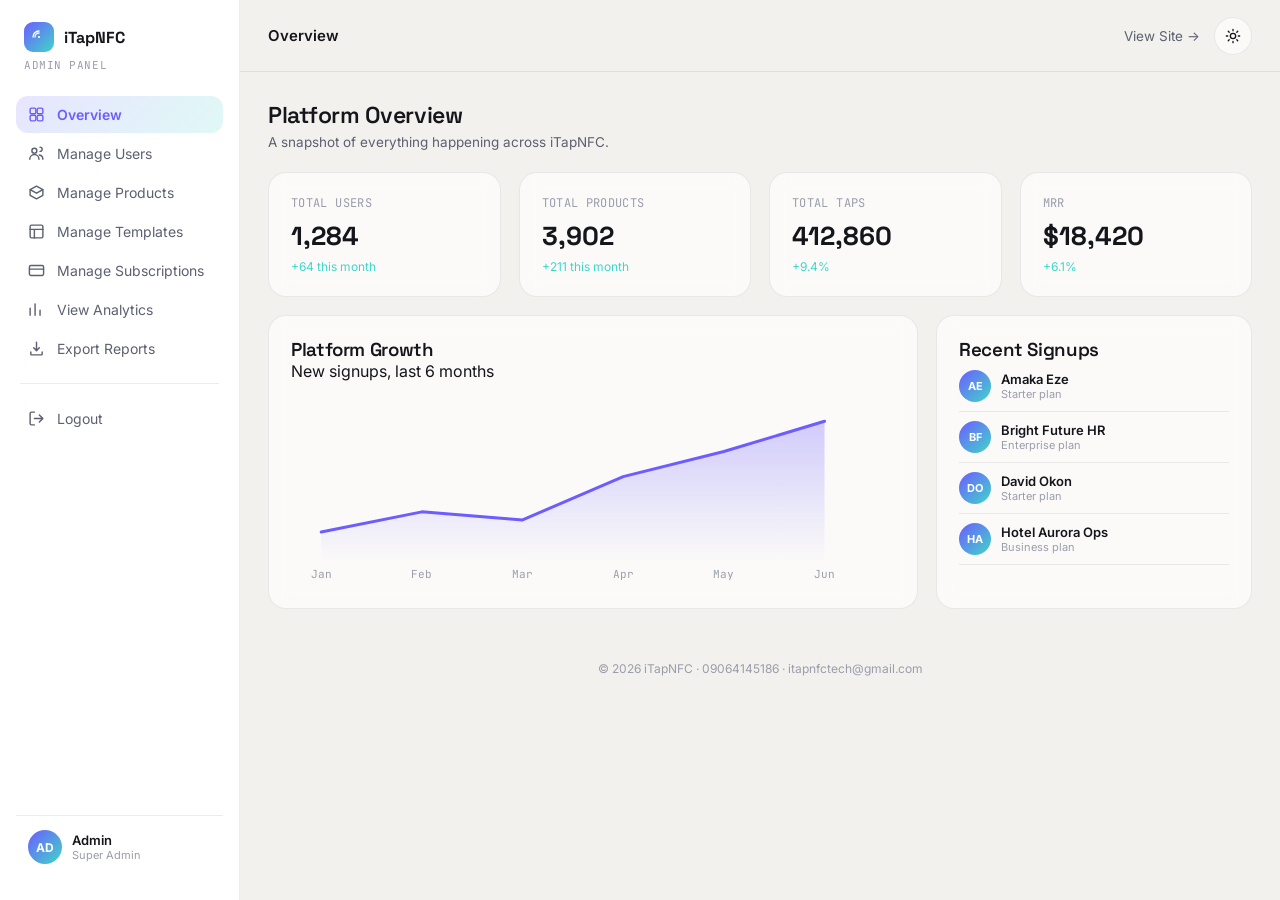
==== admin.html @ f1a76565 "Add files via upload" ====
<!DOCTYPE html>
<html lang="en" data-theme="dark">
<head>
<meta charset="UTF-8">
<meta name="viewport" content="width=device-width, initial-scale=1.0">
<title>iTapNFC — Admin Panel</title>
<meta name="description" content="iTapNFC admin panel — manage users, products, templates and subscriptions.">
<meta name="robots" content="noindex, nofollow">
<link rel="canonical" href="https://itapnfc.tech/admin.html">

<link rel="icon" type="image/png" href="assets/favicon-32.png">
<link rel="apple-touch-icon" href="assets/apple-touch-icon.png">
<link rel="manifest" href="manifest.json">

<meta property="og:type" content="website">
<meta property="og:site_name" content="iTapNFC">
<meta property="og:title" content="iTapNFC — Admin Panel">
<meta property="og:description" content="iTapNFC admin panel — manage users, products, templates and subscriptions.">
<meta property="og:url" content="https://itapnfc.tech/admin.html">
<meta property="og:image" content="https://itapnfc.tech/assets/og-image.png">
<meta property="og:image:width" content="1200">
<meta property="og:image:height" content="630">

<meta name="twitter:card" content="summary_large_image">
<meta name="twitter:title" content="iTapNFC — Admin Panel">
<meta name="twitter:description" content="iTapNFC admin panel — manage users, products, templates and subscriptions.">
<meta name="twitter:image" content="https://itapnfc.tech/assets/og-image.png">
<link rel="preconnect" href="https://fonts.googleapis.com">
<link href="https://fonts.googleapis.com/css2?family=Space+Grotesk:wght@500;600;700&family=Inter:wght@400;500;600;700;800&family=JetBrains+Mono:wght@400;500&display=swap" rel="stylesheet">
<style>
*,*::before,*::after{box-sizing:border-box;margin:0;padding:0;}
:root{
  --pulse:#6D5CFF; --pulse-2:#8B7CFF; --glow:#3FD6C9; --amber:#F2B84B; --red:#F2697A;
  --gradient: linear-gradient(135deg,var(--pulse),var(--glow));
  --gradient-soft: linear-gradient(135deg, rgba(109,92,255,.16), rgba(63,214,201,.16));
  --ease:cubic-bezier(.16,1,.3,1);
}
html[data-theme="dark"]{
  --bg:#0A0C10; --bg-elevated:#12141C; --bg-elevated-2:#181B25; --sidebar-bg:#0D0F16;
  --text:#F3F3F6; --text-muted:#9097AA; --text-faint:#5A6072;
  --border:rgba(255,255,255,.08); --border-strong:rgba(255,255,255,.14);
  --glass:rgba(18,20,28,.55); --glass-strong:rgba(24,27,37,.85);
  --shadow-sm:0 12px 30px -10px rgba(0,0,0,.4);
}
html[data-theme="light"]{
  --bg:#F2F1ED; --bg-elevated:#FFFFFF; --bg-elevated-2:#FBFAF8; --sidebar-bg:#FFFFFF;
  --text:#15161B; --text-muted:#5C6070; --text-faint:#9A9DAA;
  --border:rgba(20,21,26,.08); --border-strong:rgba(20,21,26,.13);
  --glass:rgba(255,255,255,.65); --glass-strong:rgba(255,255,255,.92);
  --shadow-sm:0 12px 30px -10px rgba(20,21,30,.10);
}
body{background:var(--bg);color:var(--text);font-family:'Inter',sans-serif;-webkit-font-smoothing:antialiased;transition:background .3s,color .3s;}
h1,h2,h3{font-family:'Space Grotesk',sans-serif;font-weight:600;letter-spacing:-.02em;}
.mono{font-family:'JetBrains Mono',monospace;}
a{color:inherit;text-decoration:none;}
button{font-family:inherit;}
@media (prefers-reduced-motion: reduce){*{animation:none !important;transition:none !important;}}

.app{display:grid;grid-template-columns:240px 1fr;min-height:100vh;}
.sidebar{background:var(--sidebar-bg);border-right:1px solid var(--border);padding:22px 16px;display:flex;flex-direction:column;position:sticky;top:0;height:100vh;}
.logo{display:flex;align-items:center;gap:10px;font-family:'Space Grotesk',sans-serif;font-weight:700;font-size:16px;padding:0 8px;margin-bottom:6px;}
.logo-mark{width:30px;height:30px;border-radius:9px;background:var(--gradient);display:flex;align-items:center;justify-content:center;flex:none;}
.logo-mark svg{width:16px;height:16px;}
.admin-tag{font-size:11px;color:var(--text-faint);padding:0 8px;margin-bottom:24px;font-family:'JetBrains Mono',monospace;text-transform:uppercase;letter-spacing:.05em;}
.nav-group{display:flex;flex-direction:column;gap:2px;flex:1;}
.nav-item{display:flex;align-items:center;gap:12px;padding:10px 12px;border-radius:12px;font-size:14px;color:var(--text-muted);cursor:pointer;transition:background .2s,color .2s;}
.nav-item svg{width:17px;height:17px;flex:none;}
.nav-item:hover{background:var(--glass);color:var(--text);}
.nav-item.active{background:var(--gradient-soft);color:var(--pulse);font-weight:600;}
.nav-divider{height:1px;background:var(--border);margin:14px 4px;}
.sidebar-foot{padding:14px 12px;border-top:1px solid var(--border);margin-top:8px;display:flex;align-items:center;gap:10px;}
.sidebar-foot .av{width:34px;height:34px;border-radius:50%;background:var(--gradient);display:flex;align-items:center;justify-content:center;color:#fff;font-size:12px;font-weight:700;flex:none;}
.sidebar-foot .nm{font-size:13px;font-weight:600;}
.sidebar-foot .pl{font-size:11px;color:var(--text-faint);}

.main{min-width:0;}
.topbar{height:72px;display:flex;align-items:center;justify-content:space-between;padding:0 28px;border-bottom:1px solid var(--border);position:sticky;top:0;background:var(--bg);z-index:20;}
.tb-title{font-size:15px;font-weight:600;}
.theme-toggle{width:38px;height:38px;border-radius:50%;border:1px solid var(--border);background:var(--glass);display:flex;align-items:center;justify-content:center;cursor:pointer;}
.theme-toggle svg{width:16px;height:16px;color:var(--text);}

.content{padding:28px;}
.section{display:none;}
.section.active{display:block;animation:secIn .35s var(--ease);}
@keyframes secIn{from{opacity:0;transform:translateY(8px);}to{opacity:1;transform:translateY(0);}}
.page-head{display:flex;justify-content:space-between;align-items:flex-end;margin-bottom:22px;flex-wrap:wrap;gap:12px;}
.page-head h1{font-size:23px;}
.page-head p{color:var(--text-muted);font-size:13.5px;margin-top:4px;}

.btn{display:inline-flex;align-items:center;gap:8px;padding:10px 18px;border-radius:12px;font-size:13.5px;font-weight:600;cursor:pointer;border:none;}
.btn-primary{background:var(--gradient);color:#fff;box-shadow:0 10px 24px -8px rgba(109,92,255,.5);}
.btn-ghost{background:var(--glass);color:var(--text);border:1px solid var(--border-strong);}

.grid{display:grid;gap:18px;}
.cols-4{grid-template-columns:repeat(4,1fr);}
.cols-3{grid-template-columns:repeat(3,1fr);}
.card{background:var(--glass);border:1px solid var(--border);border-radius:18px;padding:22px;backdrop-filter:blur(10px);}
.stat-card .lbl{font-size:12px;color:var(--text-faint);font-family:'JetBrains Mono',monospace;text-transform:uppercase;letter-spacing:.03em;}
.stat-card .num{font-size:26px;font-family:'Space Grotesk',sans-serif;font-weight:700;margin-top:8px;}
.stat-card .trend{font-size:12px;color:var(--glow);margin-top:6px;}
.trend.down{color:var(--red);}

.toolbar{display:flex;gap:12px;margin-bottom:18px;flex-wrap:wrap;align-items:center;}
.search-box{display:flex;align-items:center;gap:8px;background:var(--glass);border:1px solid var(--border);border-radius:11px;padding:9px 14px;flex:1;min-width:200px;max-width:320px;}
.search-box svg{width:15px;height:15px;color:var(--text-faint);flex:none;}
.search-box input{background:none;border:none;outline:none;color:var(--text);font-size:13px;width:100%;}
.select-box{background:var(--glass);border:1px solid var(--border-strong);border-radius:11px;padding:9px 14px;font-size:13px;color:var(--text);}

table{width:100%;border-collapse:collapse;}
th{font-size:10.5px;text-transform:uppercase;letter-spacing:.04em;color:var(--text-faint);text-align:left;padding:10px 14px;border-bottom:1px solid var(--border);font-family:'JetBrains Mono',monospace;font-weight:500;}
td{padding:13px 14px;font-size:13.5px;border-bottom:1px solid var(--border);}
tr:last-child td{border-bottom:none;}
tbody tr:hover{background:var(--glass);}
.cell-name{font-weight:600;}
.cell-sub{font-size:11.5px;color:var(--text-faint);}

.pill{display:inline-flex;align-items:center;gap:6px;font-size:11px;font-weight:700;padding:4px 10px;border-radius:999px;font-family:'JetBrains Mono',monospace;text-transform:uppercase;letter-spacing:.02em;}
.pill.active{background:rgba(63,214,201,.15);color:var(--glow);}
.pill.suspended{background:rgba(242,105,122,.15);color:var(--red);}
.pill.draft{background:rgba(242,184,75,.15);color:var(--amber);}
.pill.live{background:rgba(63,214,201,.15);color:var(--glow);}
.pill.past_due{background:rgba(242,184,75,.15);color:var(--amber);}
.pill.trialing{background:rgba(109,92,255,.15);color:var(--pulse);}
.pill.type{background:var(--bg-elevated-2);color:var(--text-muted);}

.icon-action{width:30px;height:30px;border-radius:9px;border:1px solid var(--border-strong);background:var(--bg-elevated);display:inline-flex;align-items:center;justify-content:center;cursor:pointer;margin-left:6px;}
.icon-action svg{width:14px;height:14px;color:var(--text-muted);}
.icon-action:hover svg{color:var(--pulse);}
.icon-action.danger:hover svg{color:var(--red);}

.tpl-grid{display:grid;grid-template-columns:repeat(4,1fr);gap:16px;}
.tpl-card{background:var(--glass);border:1px solid var(--border);border-radius:16px;overflow:hidden;}
.tpl-head{height:74px;display:flex;align-items:center;justify-content:center;}
.tpl-head svg{width:24px;height:24px;color:#fff;}
.tpl-body{padding:14px 16px;}
.tpl-body h3{font-size:13.5px;margin-bottom:4px;}
.tpl-body .usage{font-size:11.5px;color:var(--text-faint);font-family:'JetBrains Mono',monospace;}
.tpl-actions{display:flex;justify-content:flex-end;gap:6px;margin-top:12px;}

.chart-card .card-head{display:flex;justify-content:space-between;align-items:center;margin-bottom:16px;}
.chart-card .card-head h3{font-size:14.5px;}
.chart-card .card-head .sub{font-size:11.5px;color:var(--text-faint);}

.export-grid{display:grid;grid-template-columns:1fr 1fr;gap:18px;}
.export-opt{display:flex;align-items:center;gap:12px;padding:14px 16px;border:1.5px solid var(--border-strong);border-radius:14px;cursor:pointer;margin-bottom:10px;transition:border-color .2s;}
.export-opt.selected{border-color:var(--pulse);background:var(--gradient-soft);}
.export-opt svg{width:18px;height:18px;color:var(--pulse);flex:none;}
.export-opt .t{font-size:13.5px;font-weight:600;}
.export-opt .s{font-size:11.5px;color:var(--text-faint);}
.daterange{display:flex;gap:10px;margin:18px 0;}
.daterange input{flex:1;background:var(--bg-elevated-2);border:1px solid var(--border-strong);border-radius:11px;padding:10px 12px;font-size:13px;color:var(--text);}

.toast{position:fixed;bottom:26px;left:50%;transform:translateX(-50%) translateY(20px);background:var(--bg-elevated);border:1px solid var(--border-strong);border-radius:13px;padding:12px 20px;font-size:13.5px;box-shadow:var(--shadow-sm);opacity:0;transition:all .3s var(--ease);z-index:100;display:flex;align-items:center;gap:8px;}
.toast.show{opacity:1;transform:translateX(-50%) translateY(0);}
.toast svg{width:15px;height:15px;color:var(--glow);}

@media (max-width:1100px){.cols-4{grid-template-columns:repeat(2,1fr);}.tpl-grid{grid-template-columns:repeat(2,1fr);}.export-grid{grid-template-columns:1fr;}}
@media (max-width:860px){.app{grid-template-columns:1fr;}.sidebar{position:fixed;left:-260px;top:0;width:240px;z-index:60;transition:left .3s var(--ease);}.sidebar.open{left:0;}.menu-btn{display:flex !important;}}
.menu-btn{display:none;}
.overlay{display:none;position:fixed;inset:0;background:rgba(0,0,0,.45);z-index:50;}
.overlay.show{display:block;}
table{overflow-x:auto;display:block;}
thead, tbody{display:table;width:100%;table-layout:fixed;}
</style>
</head>
<body>

<div class="overlay" id="overlay" onclick="toggleSidebar()"></div>

<div class="app">
  <aside class="sidebar" id="sidebar">
    <div class="logo"><div class="logo-mark"><svg viewBox="0 0 24 24" fill="none" stroke="#fff" stroke-width="2" stroke-linecap="round"><path d="M6 12a6 6 0 0 1 6-6"/><path d="M3 12a9 9 0 0 1 9-9"/><circle cx="12" cy="12" r="1.6" fill="#fff" stroke="none"/></svg></div>iTapNFC</div>
    <div class="admin-tag">Admin Panel</div>
    <div class="nav-group">
      <div class="nav-item active" data-sec="overview" onclick="showSection('overview',this)"><svg viewBox="0 0 24 24" fill="none" stroke="currentColor" stroke-width="2" stroke-linecap="round" stroke-linejoin="round"><rect x="3" y="3" width="8" height="8" rx="2"/><rect x="13" y="3" width="8" height="8" rx="2"/><rect x="3" y="13" width="8" height="8" rx="2"/><rect x="13" y="13" width="8" height="8" rx="2"/></svg>Overview</div>
      <div class="nav-item" data-sec="users" onclick="showSection('users',this)"><svg viewBox="0 0 24 24" fill="none" stroke="currentColor" stroke-width="2" stroke-linecap="round" stroke-linejoin="round"><circle cx="9" cy="8" r="3.5"/><path d="M2.5 20a6.5 6.5 0 0 1 13 0M17 9a3 3 0 1 0 0-6M16 14.2a6 6 0 0 1 5 5.8"/></svg>Manage Users</div>
      <div class="nav-item" data-sec="products" onclick="showSection('products',this)"><svg viewBox="0 0 24 24" fill="none" stroke="currentColor" stroke-width="2" stroke-linecap="round" stroke-linejoin="round"><path d="M21 8l-9-5-9 5 9 5 9-5z"/><path d="M3 8v8l9 5 9-5V8"/></svg>Manage Products</div>
      <div class="nav-item" data-sec="templates" onclick="showSection('templates',this)"><svg viewBox="0 0 24 24" fill="none" stroke="currentColor" stroke-width="2" stroke-linecap="round" stroke-linejoin="round"><rect x="3" y="3" width="18" height="18" rx="2"/><path d="M3 9h18M9 21V9"/></svg>Manage Templates</div>
      <div class="nav-item" data-sec="subs" onclick="showSection('subs',this)"><svg viewBox="0 0 24 24" fill="none" stroke="currentColor" stroke-width="2" stroke-linecap="round" stroke-linejoin="round"><rect x="2" y="5" width="20" height="14" rx="2"/><path d="M2 10h20"/></svg>Manage Subscriptions</div>
      <div class="nav-item" data-sec="analytics" onclick="showSection('analytics',this)"><svg viewBox="0 0 24 24" fill="none" stroke="currentColor" stroke-width="2" stroke-linecap="round" stroke-linejoin="round"><path d="M3 20V10M10 20V4M17 20v-7"/></svg>View Analytics</div>
      <div class="nav-item" data-sec="export" onclick="showSection('export',this)"><svg viewBox="0 0 24 24" fill="none" stroke="currentColor" stroke-width="2" stroke-linecap="round" stroke-linejoin="round"><path d="M12 3v12m0 0l-4-4m4 4l4-4"/><path d="M4 17v3a1 1 0 0 0 1 1h14a1 1 0 0 0 1-1v-3"/></svg>Export Reports</div>
      <div class="nav-divider"></div>
      <div class="nav-item" onclick="window.location.href='index.html';"><svg viewBox="0 0 24 24" fill="none" stroke="currentColor" stroke-width="2" stroke-linecap="round" stroke-linejoin="round"><path d="M9 21H5a2 2 0 0 1-2-2V5a2 2 0 0 1 2-2h4"/><path d="M16 17l5-5-5-5M21 12H9"/></svg>Logout</div>
    </div>
    <div class="sidebar-foot">
      <div class="av">AD</div>
      <div><div class="nm">Admin</div><div class="pl">Super Admin</div></div>
    </div>
  </aside>

  <div class="main">
    <div class="topbar">
      <div style="display:flex;align-items:center;gap:14px;">
        <div class="theme-toggle menu-btn" onclick="toggleSidebar()"><svg viewBox="0 0 24 24" fill="none" stroke="currentColor" stroke-width="2" stroke-linecap="round"><path d="M3 6h18M3 12h18M3 18h18"/></svg></div>
        <div class="tb-title" id="tbTitle">Overview</div>
      </div>
      <div style="display:flex;align-items:center;gap:14px;">
        <a href="index.html" style="font-size:13.5px;color:var(--text-muted);">View Site →</a>
        <div class="theme-toggle" id="themeToggle">
          <svg class="icon-sun" viewBox="0 0 24 24" fill="none" stroke="currentColor" stroke-width="2" stroke-linecap="round"><circle cx="12" cy="12" r="4"/><path d="M12 2v2M12 20v2M4.9 4.9l1.4 1.4M17.7 17.7l1.4 1.4M2 12h2M20 12h2M4.9 19.1l1.4-1.4M17.7 6.3l1.4-1.4"/></svg>
          <svg class="icon-moon" style="display:none" viewBox="0 0 24 24" fill="none" stroke="currentColor" stroke-width="2" stroke-linecap="round"><path d="M21 12.8A9 9 0 1 1 11.2 3a7 7 0 0 0 9.8 9.8z"/></svg>
        </div>
      </div>
    </div>

    <div class="content">

      <!-- OVERVIEW -->
      <div class="section active" id="sec-overview">
        <div class="page-head"><div><h1>Platform Overview</h1><p>A snapshot of everything happening across iTapNFC.</p></div></div>
        <div class="grid cols-4" style="margin-bottom:18px;">
          <div class="card stat-card"><div class="lbl">Total Users</div><div class="num">1,284</div><div class="trend">+64 this month</div></div>
          <div class="card stat-card"><div class="lbl">Total Products</div><div class="num">3,902</div><div class="trend">+211 this month</div></div>
          <div class="card stat-card"><div class="lbl">Total Taps</div><div class="num">412,860</div><div class="trend">+9.4%</div></div>
          <div class="card stat-card"><div class="lbl">MRR</div><div class="num">$18,420</div><div class="trend">+6.1%</div></div>
        </div>
        <div class="grid cols-3">
          <div class="card" style="grid-column:span 2;">
            <div class="card-head"><h3>Platform Growth</h3><span class="sub">New signups, last 6 months</span></div>
            <svg viewBox="0 0 600 200" style="width:100%;height:auto;">
              <defs><linearGradient id="ovArea" x1="0" y1="0" x2="0" y2="1"><stop offset="0%" stop-color="#6D5CFF" stop-opacity="0.3"/><stop offset="100%" stop-color="#6D5CFF" stop-opacity="0"/></linearGradient></defs>
              <path d="M30,150 L130,130 L230,138 L330,95 L430,70 L530,40 L530,180 L30,180 Z" fill="url(#ovArea)"/>
              <path d="M30,150 L130,130 L230,138 L330,95 L430,70 L530,40" fill="none" stroke="#6D5CFF" stroke-width="3" stroke-linecap="round" stroke-linejoin="round"/>
              <g fill="var(--text-faint)" font-size="11" font-family="JetBrains Mono, monospace" text-anchor="middle">
                <text x="30" y="196">Jan</text><text x="130" y="196">Feb</text><text x="230" y="196">Mar</text><text x="330" y="196">Apr</text><text x="430" y="196">May</text><text x="530" y="196">Jun</text>
              </g>
            </svg>
          </div>
          <div class="card">
            <div class="card-head"><h3>Recent Signups</h3></div>
            <div id="recentSignups"></div>
          </div>
        </div>
      </div>

      <!-- USERS -->
      <div class="section" id="sec-users">
        <div class="page-head"><div><h1>Manage Users</h1><p>All registered businesses on iTapNFC.</p></div><button class="btn btn-primary">+ Add User</button></div>
        <div class="toolbar">
          <div class="search-box"><svg viewBox="0 0 24 24" fill="none" stroke="currentColor" stroke-width="2" stroke-linecap="round"><circle cx="11" cy="11" r="7"/><path d="M21 21l-4.35-4.35"/></svg><input type="text" placeholder="Search users..." oninput="filterTable('usersTable', this.value)"></div>
          <select class="select-box" onchange="filterUsersByPlan(this.value)">
            <option value="">All Plans</option><option>Starter</option><option>Business</option><option>Enterprise</option>
          </select>
        </div>
        <div class="card" style="padding:0;overflow:hidden;">
          <table id="usersTable"><thead><tr><th>Name</th><th>Business</th><th>Plan</th><th>Status</th><th>Joined</th><th></th></tr></thead><tbody></tbody></table>
        </div>
      </div>

      <!-- PRODUCTS -->
      <div class="section" id="sec-products">
        <div class="page-head"><div><h1>Manage Products</h1><p>Every NFC product created across the platform.</p></div></div>
        <div class="toolbar">
          <div class="search-box"><svg viewBox="0 0 24 24" fill="none" stroke="currentColor" stroke-width="2" stroke-linecap="round"><circle cx="11" cy="11" r="7"/><path d="M21 21l-4.35-4.35"/></svg><input type="text" placeholder="Search products..." oninput="filterTable('productsTable', this.value)"></div>
        </div>
        <div class="card" style="padding:0;overflow:hidden;">
          <table id="productsTable"><thead><tr><th>Product</th><th>Owner</th><th>Taps</th><th>Status</th><th>Created</th><th></th></tr></thead><tbody></tbody></table>
        </div>
      </div>

      <!-- TEMPLATES -->
      <div class="section" id="sec-templates">
        <div class="page-head"><div><h1>Manage Templates</h1><p>Default templates available in the Product Builder.</p></div><button class="btn btn-primary">+ Create Template</button></div>
        <div class="tpl-grid" id="tplGrid"></div>
      </div>

      <!-- SUBSCRIPTIONS -->
      <div class="section" id="sec-subs">
        <div class="page-head"><div><h1>Manage Subscriptions</h1><p>Billing status across all accounts.</p></div></div>
        <div class="grid cols-3" style="margin-bottom:18px;">
          <div class="card stat-card"><div class="lbl">Total MRR</div><div class="num">$18,420</div><div class="trend">+6.1%</div></div>
          <div class="card stat-card"><div class="lbl">Active Subscriptions</div><div class="num">1,196</div><div class="trend">+38 this month</div></div>
          <div class="card stat-card"><div class="lbl">Churn Rate</div><div class="num">2.1%</div><div class="trend down">+0.3%</div></div>
        </div>
        <div class="card" style="padding:0;overflow:hidden;">
          <table id="subsTable"><thead><tr><th>Business</th><th>Plan</th><th>MRR</th><th>Status</th><th>Renewal</th><th></th></tr></thead><tbody></tbody></table>
        </div>
      </div>

      <!-- ANALYTICS -->
      <div class="section" id="sec-analytics">
        <div class="page-head"><div><h1>Platform Analytics</h1><p>Aggregate usage across all businesses.</p></div></div>
        <div class="grid cols-3">
          <div class="card" style="grid-column:span 2;">
            <div class="card-head"><h3>Total Taps</h3><span class="sub">Last 6 months</span></div>
            <svg viewBox="0 0 600 200" style="width:100%;height:auto;">
              <defs><linearGradient id="anBar" x1="0" y1="0" x2="0" y2="1"><stop offset="0%" stop-color="#3FD6C9"/><stop offset="100%" stop-color="#6D5CFF"/></linearGradient></defs>
              <g fill="url(#anBar)">
                <rect x="40" y="120" width="50" height="60" rx="8"/><rect x="140" y="100" width="50" height="80" rx="8"/><rect x="240" y="108" width="50" height="72" rx="8"/><rect x="340" y="70" width="50" height="110" rx="8"/><rect x="440" y="50" width="50" height="130" rx="8"/><rect x="540" y="20" width="50" height="160" rx="8"/>
              </g>
              <g fill="var(--text-faint)" font-size="11" font-family="JetBrains Mono, monospace" text-anchor="middle">
                <text x="65" y="196">Jan</text><text x="165" y="196">Feb</text><text x="265" y="196">Mar</text><text x="365" y="196">Apr</text><text x="465" y="196">May</text><text x="565" y="196">Jun</text>
              </g>
            </svg>
          </div>
          <div class="card">
            <div class="card-head"><h3>Plan Distribution</h3></div>
            <svg viewBox="0 0 200 200" style="width:150px;height:150px;display:block;margin:0 auto;">
              <g transform="rotate(-90 100 100)">
                <circle cx="100" cy="100" r="70" fill="none" stroke="var(--bg-elevated-2)" stroke-width="24"/>
                <circle cx="100" cy="100" r="70" fill="none" stroke="#6D5CFF" stroke-width="24" stroke-dasharray="241.9 439.8" stroke-dashoffset="0"/>
                <circle cx="100" cy="100" r="70" fill="none" stroke="#3FD6C9" stroke-width="24" stroke-dasharray="153.9 439.8" stroke-dashoffset="-241.9"/>
                <circle cx="100" cy="100" r="70" fill="none" stroke="#F2B84B" stroke-width="24" stroke-dasharray="44 439.8" stroke-dashoffset="-395.8"/>
              </g>
            </svg>
            <div style="margin-top:14px;display:flex;flex-direction:column;gap:8px;font-size:12.5px;">
              <div style="display:flex;justify-content:space-between;"><span style="color:var(--text-muted);">● Starter</span><span class="mono">55%</span></div>
              <div style="display:flex;justify-content:space-between;"><span style="color:var(--text-muted);">● Business</span><span class="mono">35%</span></div>
              <div style="display:flex;justify-content:space-between;"><span style="color:var(--text-muted);">● Enterprise</span><span class="mono">10%</span></div>
            </div>
          </div>
        </div>
      </div>

      <!-- EXPORT -->
      <div class="section" id="sec-export">
        <div class="page-head"><div><h1>Export Reports</h1><p>Download platform data as a CSV file.</p></div></div>
        <div class="export-grid">
          <div>
            <div class="export-opt selected" data-report="users" onclick="selectReport('users',this)"><svg viewBox="0 0 24 24" fill="none" stroke="currentColor" stroke-width="2" stroke-linecap="round" stroke-linejoin="round"><circle cx="9" cy="8" r="3.5"/><path d="M2.5 20a6.5 6.5 0 0 1 13 0"/></svg><div><div class="t">Users Report</div><div class="s">All registered accounts and plans</div></div></div>
            <div class="export-opt" data-report="products" onclick="selectReport('products',this)"><svg viewBox="0 0 24 24" fill="none" stroke="currentColor" stroke-width="2" stroke-linecap="round" stroke-linejoin="round"><path d="M21 8l-9-5-9 5 9 5 9-5z"/><path d="M3 8v8l9 5 9-5V8"/></svg><div><div class="t">Products Report</div><div class="s">Every NFC product and its tap count</div></div></div>
            <div class="export-opt" data-report="subs" onclick="selectReport('subs',this)"><svg viewBox="0 0 24 24" fill="none" stroke="currentColor" stroke-width="2" stroke-linecap="round" stroke-linejoin="round"><rect x="2" y="5" width="20" height="14" rx="2"/><path d="M2 10h20"/></svg><div><div class="t">Revenue Report</div><div class="s">Subscriptions, MRR and renewal dates</div></div></div>
          </div>
          <div class="card">
            <h3 style="font-size:14px;margin-bottom:14px;">Date Range</h3>
            <div class="daterange"><input type="date" value="2026-01-01"><input type="date" value="2026-06-26"></div>
            <h3 style="font-size:14px;margin-bottom:10px;">Format</h3>
            <div style="font-size:13px;color:var(--text-muted);margin-bottom:20px;">CSV — opens in Excel, Sheets, or Numbers</div>
            <button class="btn btn-primary" style="width:100%;" onclick="exportReport()">
              <svg viewBox="0 0 24 24" fill="none" stroke="currentColor" stroke-width="2.2" stroke-linecap="round" width="15" height="15"><path d="M12 3v12m0 0l-4-4m4 4l4-4"/><path d="M4 17v3a1 1 0 0 0 1 1h14a1 1 0 0 0 1-1v-3"/></svg>
              Export Report
            </button>
          </div>
        </div>
      </div>

    </div>

    <footer style="text-align:center;padding:24px;font-size:12px;color:var(--text-faint);">
      © 2026 iTapNFC · <a href="tel:+2349064145186" style="color:var(--text-faint);">09064145186</a> · <a href="mailto:itapnfctech@gmail.com" style="color:var(--text-faint);">itapnfctech@gmail.com</a>
    </footer>
  </div>
</div>

<div class="toast" id="toast"></div>

<script>
const root = document.documentElement;
document.getElementById('themeToggle').addEventListener('click', function(){
  const isDark = root.getAttribute('data-theme') === 'dark';
  root.setAttribute('data-theme', isDark ? 'light' : 'dark');
  this.querySelector('.icon-sun').style.display = isDark ? 'block' : 'none';
  this.querySelector('.icon-moon').style.display = isDark ? 'none' : 'block';
});
if (window.matchMedia && window.matchMedia('(prefers-color-scheme: light)').matches) {
  root.setAttribute('data-theme','light');
  document.querySelector('#themeToggle .icon-sun').style.display='block';
  document.querySelector('#themeToggle .icon-moon').style.display='none';
}
function toggleSidebar(){ document.getElementById('sidebar').classList.toggle('open'); document.getElementById('overlay').classList.toggle('show'); }

const TITLES = {overview:'Overview', users:'Manage Users', products:'Manage Products', templates:'Manage Templates', subs:'Manage Subscriptions', analytics:'View Analytics', export:'Export Reports'};
function showSection(id, el){
  document.querySelectorAll('.section').forEach(s => s.classList.remove('active'));
  document.getElementById('sec-'+id).classList.add('active');
  document.querySelectorAll('.nav-item').forEach(n => n.classList.remove('active'));
  if(el) el.classList.add('active');
  document.getElementById('tbTitle').textContent = TITLES[id];
  document.getElementById('sidebar').classList.remove('open');
  document.getElementById('overlay').classList.remove('show');
}

const ICONS = {
  payment:'<svg viewBox="0 0 24 24" fill="none" stroke="currentColor" stroke-width="2" stroke-linecap="round" stroke-linejoin="round"><rect x="2" y="6" width="20" height="13" rx="2"/><path d="M2 10h20M6 15h4"/></svg>',
  menu:'<svg viewBox="0 0 24 24" fill="none" stroke="currentColor" stroke-width="2" stroke-linecap="round" stroke-linejoin="round"><path d="M4 19V5a2 2 0 0 1 2-2h12a2 2 0 0 1 2 2v14l-3-2-3 2-3-2-3 2-2-1.4-2 1.4z"/><path d="M8 7h8M8 11h8M8 15h5"/></svg>',
  donation:'<svg viewBox="0 0 24 24" fill="none" stroke="currentColor" stroke-width="2" stroke-linecap="round" stroke-linejoin="round"><path d="M20.8 12.6L12 21l-8.8-8.4a5 5 0 0 1 7.5-6.6L12 7l1.3-1a5 5 0 0 1 7.5 6.6z"/></svg>',
  review:'<svg viewBox="0 0 24 24" fill="none" stroke="currentColor" stroke-width="2" stroke-linecap="round" stroke-linejoin="round"><path d="M12 2l3 6 6.5.9-4.7 4.6 1.1 6.4-5.9-3.1-5.9 3.1 1.1-6.4L2 8.9 8.5 8z"/></svg>',
  card:'<svg viewBox="0 0 24 24" fill="none" stroke="currentColor" stroke-width="2" stroke-linecap="round" stroke-linejoin="round"><rect x="3" y="5" width="18" height="14" rx="2"/><circle cx="9" cy="11" r="2"/><path d="M15 9h3M15 13h3M6 17h12"/></svg>',
  attendance:'<svg viewBox="0 0 24 24" fill="none" stroke="currentColor" stroke-width="2" stroke-linecap="round" stroke-linejoin="round"><circle cx="12" cy="12" r="9"/><path d="M12 7v5l3.5 2"/></svg>',
  visitor:'<svg viewBox="0 0 24 24" fill="none" stroke="currentColor" stroke-width="2" stroke-linecap="round" stroke-linejoin="round"><path d="M9 11a3 3 0 1 0 0-6 3 3 0 0 0 0 6z"/><path d="M3 21v-1a5 5 0 0 1 5-5h2a5 5 0 0 1 5 5v1M16 11l2 2 4-4"/></svg>',
  asset:'<svg viewBox="0 0 24 24" fill="none" stroke="currentColor" stroke-width="2" stroke-linecap="round" stroke-linejoin="round"><path d="M20.6 13.4 12 22l-9.6-9.6a3.5 3.5 0 0 1 0-5L8 2l3 3-5 5 6.6 6.6 5-5z"/><circle cx="17.5" cy="6.5" r="1"/></svg>'
};
const EDIT_ICON = '<svg viewBox="0 0 24 24" fill="none" stroke="currentColor" stroke-width="2" stroke-linecap="round" stroke-linejoin="round"><path d="M12 20h9"/><path d="M16.5 3.5a2.1 2.1 0 0 1 3 3L7 19l-4 1 1-4z"/></svg>';
const BAN_ICON = '<svg viewBox="0 0 24 24" fill="none" stroke="currentColor" stroke-width="2" stroke-linecap="round"><circle cx="12" cy="12" r="9"/><path d="M5.5 5.5l13 13"/></svg>';
const EYE_ICON = '<svg viewBox="0 0 24 24" fill="none" stroke="currentColor" stroke-width="2" stroke-linecap="round" stroke-linejoin="round"><path d="M1 12s4-7 11-7 11 7 11 7-4 7-11 7-11-7-11-7z"/><circle cx="12" cy="12" r="3"/></svg>';
const TRASH_ICON = '<svg viewBox="0 0 24 24" fill="none" stroke="currentColor" stroke-width="2" stroke-linecap="round" stroke-linejoin="round"><path d="M3 6h18M8 6V4a2 2 0 0 1 2-2h4a2 2 0 0 1 2 2v2m3 0-1 14a2 2 0 0 1-2 2H8a2 2 0 0 1-2-2L5 6"/></svg>';
const COPY_ICON = '<svg viewBox="0 0 24 24" fill="none" stroke="currentColor" stroke-width="2" stroke-linecap="round" stroke-linejoin="round"><rect x="9" y="9" width="13" height="13" rx="2"/><path d="M5 15H4a2 2 0 0 1-2-2V4a2 2 0 0 1 2-2h9a2 2 0 0 1 2 2v1"/></svg>';
const REFRESH_ICON = '<svg viewBox="0 0 24 24" fill="none" stroke="currentColor" stroke-width="2" stroke-linecap="round" stroke-linejoin="round"><path d="M21 2v6h-6M3 22v-6h6"/><path d="M3.5 9A9 9 0 0 1 21 8M20.5 15A9 9 0 0 1 3 16"/></svg>';
const X_ICON = '<svg viewBox="0 0 24 24" fill="none" stroke="currentColor" stroke-width="2" stroke-linecap="round"><path d="M18 6 6 18M6 6l12 12"/></svg>';

const USERS = [
 {name:'Grace Adebayo', business:'Grace Bistro', plan:'Business', status:'active', joined:'Jan 14, 2026'},
 {name:'Tunde Okafor', business:'Lagos Salon', plan:'Starter', status:'active', joined:'Feb 2, 2026'},
 {name:'Cathedral of Hope', business:'Cathedral of Hope', plan:'Enterprise', status:'active', joined:'Nov 8, 2025'},
 {name:'Ifeoma Chukwu', business:'Suite 4 Spa', plan:'Starter', status:'suspended', joined:'Mar 20, 2026'},
 {name:'Hotel Aurora Ops', business:'Hotel Aurora', plan:'Business', status:'active', joined:'Dec 1, 2025'},
 {name:'David Okon', business:'Okon Retail', plan:'Starter', status:'active', joined:'Apr 11, 2026'},
 {name:'Bright Future HR', business:'Bright Future Corp', plan:'Enterprise', status:'active', joined:'Oct 19, 2025'},
 {name:'Amaka Eze', business:'Amaka E. — Realtor', plan:'Starter', status:'active', joined:'May 30, 2026'}
];
const PRODUCTS = [
 {name:'Payment Page — Grace Bistro', type:'payment', owner:'Grace Adebayo', taps:3210, status:'live', created:'Jan 16, 2026'},
 {name:'Smart Menu — Grace Bistro', type:'menu', owner:'Grace Adebayo', taps:2480, status:'live', created:'Jan 18, 2026'},
 {name:'Review Card — Suite 4', type:'review', owner:'Ifeoma Chukwu', taps:1340, status:'live', created:'Mar 22, 2026'},
 {name:'Donation Page — Cathedral', type:'donation', owner:'Cathedral of Hope', taps:980, status:'live', created:'Nov 10, 2025'},
 {name:'Business Card — Amaka E.', type:'card', owner:'Amaka Eze', taps:410, status:'draft', created:'May 31, 2026'},
 {name:'Front Desk Check-in', type:'visitor', owner:'Hotel Aurora', taps:2210, status:'live', created:'Dec 4, 2025'},
 {name:'HQ Attendance', type:'attendance', owner:'Bright Future Corp', taps:5120, status:'live', created:'Oct 22, 2025'},
 {name:'Projector A2 Tag', type:'asset', owner:'Bright Future Corp', taps:88, status:'live', created:'Nov 1, 2025'}
];
const SUBS = [
 {business:'Grace Bistro', plan:'Business', mrr:29, status:'active', renewal:'Aug 14, 2026'},
 {business:'Lagos Salon', plan:'Starter', mrr:9, status:'active', renewal:'Jul 2, 2026'},
 {business:'Cathedral of Hope', plan:'Enterprise', mrr:149, status:'active', renewal:'Sep 8, 2026'},
 {business:'Suite 4 Spa', plan:'Starter', mrr:9, status:'past_due', renewal:'Jun 20, 2026'},
 {business:'Hotel Aurora', plan:'Business', mrr:29, status:'active', renewal:'Jul 1, 2026'},
 {business:'Okon Retail', plan:'Starter', mrr:9, status:'active', renewal:'Jul 11, 2026'},
 {business:'Bright Future Corp', plan:'Enterprise', mrr:149, status:'active', renewal:'Oct 19, 2026'},
 {business:'Amaka E. — Realtor', plan:'Starter', mrr:9, status:'trialing', renewal:'Jun 30, 2026'}
];
const TEMPLATES = [
 {id:'payment', name:'Payment Page', usage:412}, {id:'menu', name:'Restaurant Menu', usage:298},
 {id:'donation', name:'Church Donation', usage:151}, {id:'review', name:'Google Review Card', usage:520},
 {id:'card', name:'Business Card', usage:684}, {id:'attendance', name:'Attendance', usage:97},
 {id:'visitor', name:'Visitor Registration', usage:144}, {id:'asset', name:'Asset Tracking', usage:62}
];
const COLOR_MAP = {payment:'#6D5CFF', menu:'#3FD6C9', donation:'#F2697A', review:'#F2B84B', card:'#8B7CFF', attendance:'#4F9DF2', visitor:'#3FD6C9', asset:'#9097AA'};

function renderUsers(list){
  document.querySelector('#usersTable tbody').innerHTML = list.map(u => `
    <tr><td><div class="cell-name">${u.name}</div></td>
    <td>${u.business}</td><td>${u.plan}</td>
    <td><span class="pill ${u.status}">${u.status}</span></td>
    <td class="cell-sub">${u.joined}</td>
    <td style="text-align:right;"><span class="icon-action" title="Edit">${EDIT_ICON}</span><span class="icon-action danger" title="Suspend">${BAN_ICON}</span></td></tr>
  `).join('');
}
function renderProducts(list){
  document.querySelector('#productsTable tbody').innerHTML = list.map(p => `
    <tr><td><div class="cell-name">${p.name}</div><span class="pill type">${p.type}</span></td>
    <td>${p.owner}</td><td class="mono">${p.taps.toLocaleString()}</td>
    <td><span class="pill ${p.status}">${p.status}</span></td>
    <td class="cell-sub">${p.created}</td>
    <td style="text-align:right;"><span class="icon-action" title="View">${EYE_ICON}</span><span class="icon-action danger" title="Disable">${BAN_ICON}</span></td></tr>
  `).join('');
}
function renderSubs(){
  document.querySelector('#subsTable tbody').innerHTML = SUBS.map(s => `
    <tr><td><div class="cell-name">${s.business}</div></td><td>${s.plan}</td>
    <td class="mono">$${s.mrr}/mo</td><td><span class="pill ${s.status}">${s.status.replace('_',' ')}</span></td>
    <td class="cell-sub">${s.renewal}</td>
    <td style="text-align:right;"><span class="icon-action" title="Change Plan">${REFRESH_ICON}</span><span class="icon-action danger" title="Cancel">${X_ICON}</span></td></tr>
  `).join('');
}
function renderTemplates(){
  document.getElementById('tplGrid').innerHTML = TEMPLATES.map(t => `
    <div class="tpl-card">
      <div class="tpl-head" style="background:linear-gradient(135deg, ${COLOR_MAP[t.id]}, #3FD6C9);">${ICONS[t.id].replace('currentColor','#fff')}</div>
      <div class="tpl-body">
        <h3>${t.name}</h3>
        <div class="usage">${t.usage} active products</div>
        <div class="tpl-actions">
          <span class="icon-action" title="Edit">${EDIT_ICON}</span>
          <span class="icon-action" title="Duplicate">${COPY_ICON}</span>
          <span class="icon-action danger" title="Delete">${TRASH_ICON}</span>
        </div>
      </div>
    </div>
  `).join('');
}
function renderRecentSignups(){
  const recent = USERS.slice(-4).reverse();
  document.getElementById('recentSignups').innerHTML = recent.map(u => `
    <div style="display:flex;align-items:center;gap:10px;padding:9px 0;border-bottom:1px solid var(--border);">
      <div style="width:32px;height:32px;border-radius:50%;background:var(--gradient);display:flex;align-items:center;justify-content:center;color:#fff;font-size:11px;font-weight:700;flex:none;">${u.name.split(' ').map(w=>w[0]).slice(0,2).join('')}</div>
      <div style="min-width:0;flex:1;"><div style="font-size:13px;font-weight:600;white-space:nowrap;overflow:hidden;text-overflow:ellipsis;">${u.name}</div><div style="font-size:11px;color:var(--text-faint);">${u.plan} plan</div></div>
    </div>`).join('');
}

renderUsers(USERS); renderProducts(PRODUCTS); renderSubs(); renderTemplates(); renderRecentSignups();

function filterTable(tableId, query){
  const list = tableId === 'usersTable' ? USERS : PRODUCTS;
  const filtered = list.filter(item => JSON.stringify(item).toLowerCase().includes(query.toLowerCase()));
  if(tableId === 'usersTable') renderUsers(filtered); else renderProducts(filtered);
}
function filterUsersByPlan(plan){
  renderUsers(plan ? USERS.filter(u => u.plan === plan) : USERS);
}

let selectedReport = 'users';
function selectReport(id, el){
  selectedReport = id;
  document.querySelectorAll('.export-opt').forEach(o => o.classList.remove('selected'));
  el.classList.add('selected');
}
function toCSV(rows){
  if(!rows.length) return '';
  const headers = Object.keys(rows[0]);
  const lines = [headers.join(',')];
  rows.forEach(r => lines.push(headers.map(h => `"${String(r[h]).replace(/"/g,'""')}"`).join(',')));
  return lines.join('\\n');
}
function exportReport(){
  let data, filename;
  if(selectedReport === 'users'){ data = USERS; filename = 'itapnfc-users-report.csv'; }
  else if(selectedReport === 'products'){ data = PRODUCTS; filename = 'itapnfc-products-report.csv'; }
  else { data = SUBS; filename = 'itapnfc-revenue-report.csv'; }
  const csv = toCSV(data);
  const blob = new Blob([csv], {type:'text/csv;charset=utf-8;'});
  const url = URL.createObjectURL(blob);
  const a = document.createElement('a');
  a.href = url; a.download = filename;
  document.body.appendChild(a); a.click(); document.body.removeChild(a);
  URL.revokeObjectURL(url);
  showToast(filename + ' downloaded');
}
function showToast(msg){
  const t = document.getElementById('toast');
  t.innerHTML = '<svg viewBox="0 0 24 24" fill="none" stroke="currentColor" stroke-width="2.4" stroke-linecap="round"><path d="M4 12l5 5L20 6"/></svg>' + msg;
  t.classList.add('show');
  setTimeout(() => t.classList.remove('show'), 2400);
}
</script>
</body>
</html>
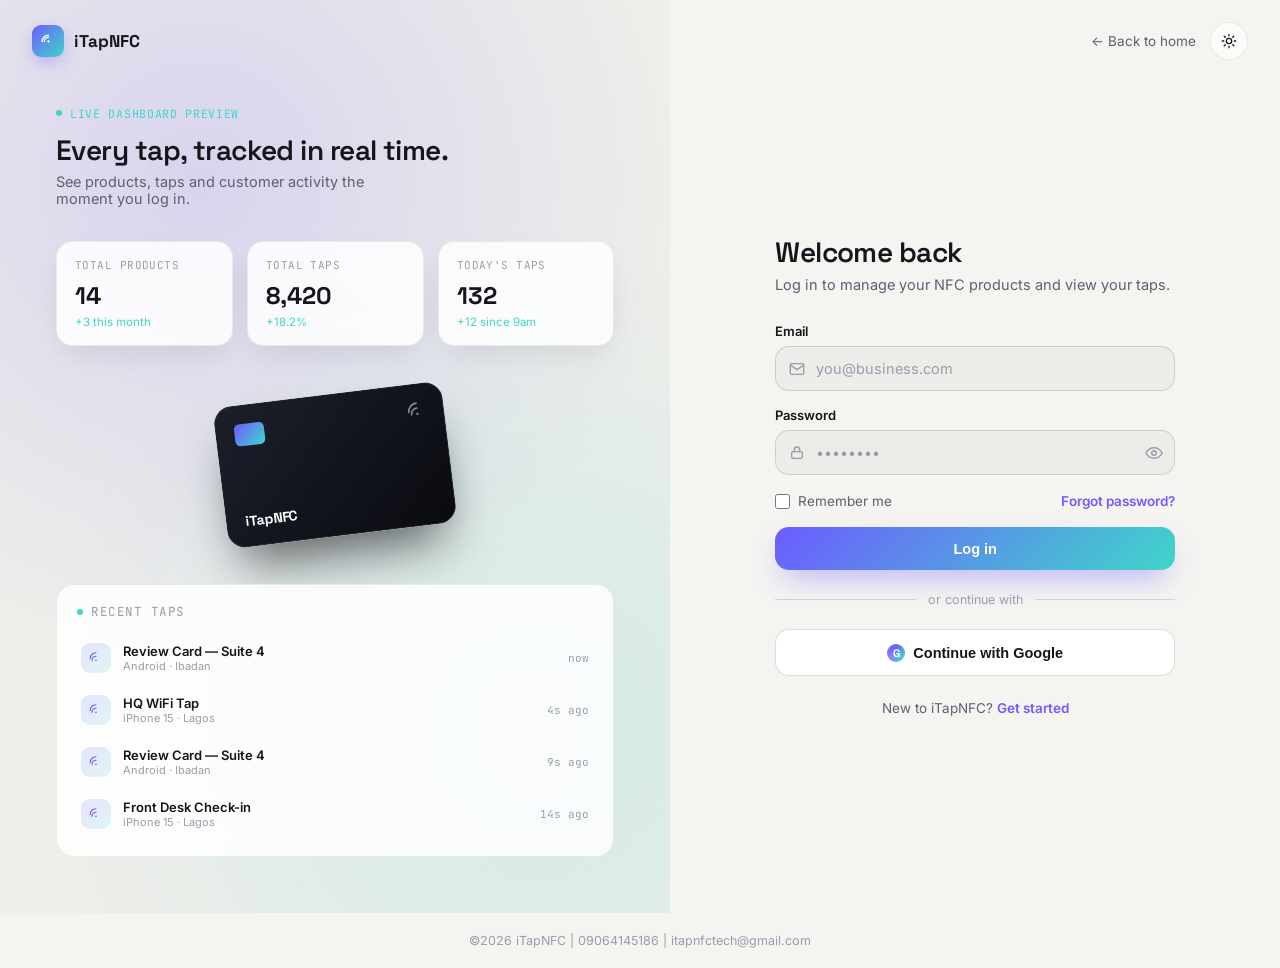
==== commit 51f8adde: "fixed authentication for users" ====
--- a/admin.html
+++ b/admin.html
@@ -1,526 +1,990 @@
-<!DOCTYPE html>
+<!doctype html>
 <html lang="en" data-theme="dark">
-<head>
-<meta charset="UTF-8">
-<meta name="viewport" content="width=device-width, initial-scale=1.0">
-<title>iTapNFC — Admin Panel</title>
-<meta name="description" content="iTapNFC admin panel — manage users, products, templates and subscriptions.">
-<meta name="robots" content="noindex, nofollow">
-<link rel="canonical" href="https://itapnfc.tech/admin.html">
-
-<link rel="icon" type="image/png" href="assets/favicon-32.png">
-<link rel="apple-touch-icon" href="assets/apple-touch-icon.png">
-<link rel="manifest" href="manifest.json">
-
-<meta property="og:type" content="website">
-<meta property="og:site_name" content="iTapNFC">
-<meta property="og:title" content="iTapNFC — Admin Panel">
-<meta property="og:description" content="iTapNFC admin panel — manage users, products, templates and subscriptions.">
-<meta property="og:url" content="https://itapnfc.tech/admin.html">
-<meta property="og:image" content="https://itapnfc.tech/assets/og-image.png">
-<meta property="og:image:width" content="1200">
-<meta property="og:image:height" content="630">
-
-<meta name="twitter:card" content="summary_large_image">
-<meta name="twitter:title" content="iTapNFC — Admin Panel">
-<meta name="twitter:description" content="iTapNFC admin panel — manage users, products, templates and subscriptions.">
-<meta name="twitter:image" content="https://itapnfc.tech/assets/og-image.png">
-<link rel="preconnect" href="https://fonts.googleapis.com">
-<link href="https://fonts.googleapis.com/css2?family=Space+Grotesk:wght@500;600;700&family=Inter:wght@400;500;600;700;800&family=JetBrains+Mono:wght@400;500&display=swap" rel="stylesheet">
-<style>
-*,*::before,*::after{box-sizing:border-box;margin:0;padding:0;}
-:root{
-  --pulse:#6D5CFF; --pulse-2:#8B7CFF; --glow:#3FD6C9; --amber:#F2B84B; --red:#F2697A;
-  --gradient: linear-gradient(135deg,var(--pulse),var(--glow));
-  --gradient-soft: linear-gradient(135deg, rgba(109,92,255,.16), rgba(63,214,201,.16));
-  --ease:cubic-bezier(.16,1,.3,1);
-}
-html[data-theme="dark"]{
-  --bg:#0A0C10; --bg-elevated:#12141C; --bg-elevated-2:#181B25; --sidebar-bg:#0D0F16;
-  --text:#F3F3F6; --text-muted:#9097AA; --text-faint:#5A6072;
-  --border:rgba(255,255,255,.08); --border-strong:rgba(255,255,255,.14);
-  --glass:rgba(18,20,28,.55); --glass-strong:rgba(24,27,37,.85);
-  --shadow-sm:0 12px 30px -10px rgba(0,0,0,.4);
-}
-html[data-theme="light"]{
-  --bg:#F2F1ED; --bg-elevated:#FFFFFF; --bg-elevated-2:#FBFAF8; --sidebar-bg:#FFFFFF;
-  --text:#15161B; --text-muted:#5C6070; --text-faint:#9A9DAA;
-  --border:rgba(20,21,26,.08); --border-strong:rgba(20,21,26,.13);
-  --glass:rgba(255,255,255,.65); --glass-strong:rgba(255,255,255,.92);
-  --shadow-sm:0 12px 30px -10px rgba(20,21,30,.10);
-}
-body{background:var(--bg);color:var(--text);font-family:'Inter',sans-serif;-webkit-font-smoothing:antialiased;transition:background .3s,color .3s;}
-h1,h2,h3{font-family:'Space Grotesk',sans-serif;font-weight:600;letter-spacing:-.02em;}
-.mono{font-family:'JetBrains Mono',monospace;}
-a{color:inherit;text-decoration:none;}
-button{font-family:inherit;}
-@media (prefers-reduced-motion: reduce){*{animation:none !important;transition:none !important;}}
-
-.app{display:grid;grid-template-columns:240px 1fr;min-height:100vh;}
-.sidebar{background:var(--sidebar-bg);border-right:1px solid var(--border);padding:22px 16px;display:flex;flex-direction:column;position:sticky;top:0;height:100vh;}
-.logo{display:flex;align-items:center;gap:10px;font-family:'Space Grotesk',sans-serif;font-weight:700;font-size:16px;padding:0 8px;margin-bottom:6px;}
-.logo-mark{width:30px;height:30px;border-radius:9px;background:var(--gradient);display:flex;align-items:center;justify-content:center;flex:none;}
-.logo-mark svg{width:16px;height:16px;}
-.admin-tag{font-size:11px;color:var(--text-faint);padding:0 8px;margin-bottom:24px;font-family:'JetBrains Mono',monospace;text-transform:uppercase;letter-spacing:.05em;}
-.nav-group{display:flex;flex-direction:column;gap:2px;flex:1;}
-.nav-item{display:flex;align-items:center;gap:12px;padding:10px 12px;border-radius:12px;font-size:14px;color:var(--text-muted);cursor:pointer;transition:background .2s,color .2s;}
-.nav-item svg{width:17px;height:17px;flex:none;}
-.nav-item:hover{background:var(--glass);color:var(--text);}
-.nav-item.active{background:var(--gradient-soft);color:var(--pulse);font-weight:600;}
-.nav-divider{height:1px;background:var(--border);margin:14px 4px;}
-.sidebar-foot{padding:14px 12px;border-top:1px solid var(--border);margin-top:8px;display:flex;align-items:center;gap:10px;}
-.sidebar-foot .av{width:34px;height:34px;border-radius:50%;background:var(--gradient);display:flex;align-items:center;justify-content:center;color:#fff;font-size:12px;font-weight:700;flex:none;}
-.sidebar-foot .nm{font-size:13px;font-weight:600;}
-.sidebar-foot .pl{font-size:11px;color:var(--text-faint);}
-
-.main{min-width:0;}
-.topbar{height:72px;display:flex;align-items:center;justify-content:space-between;padding:0 28px;border-bottom:1px solid var(--border);position:sticky;top:0;background:var(--bg);z-index:20;}
-.tb-title{font-size:15px;font-weight:600;}
-.theme-toggle{width:38px;height:38px;border-radius:50%;border:1px solid var(--border);background:var(--glass);display:flex;align-items:center;justify-content:center;cursor:pointer;}
-.theme-toggle svg{width:16px;height:16px;color:var(--text);}
-
-.content{padding:28px;}
-.section{display:none;}
-.section.active{display:block;animation:secIn .35s var(--ease);}
-@keyframes secIn{from{opacity:0;transform:translateY(8px);}to{opacity:1;transform:translateY(0);}}
-.page-head{display:flex;justify-content:space-between;align-items:flex-end;margin-bottom:22px;flex-wrap:wrap;gap:12px;}
-.page-head h1{font-size:23px;}
-.page-head p{color:var(--text-muted);font-size:13.5px;margin-top:4px;}
-
-.btn{display:inline-flex;align-items:center;gap:8px;padding:10px 18px;border-radius:12px;font-size:13.5px;font-weight:600;cursor:pointer;border:none;}
-.btn-primary{background:var(--gradient);color:#fff;box-shadow:0 10px 24px -8px rgba(109,92,255,.5);}
-.btn-ghost{background:var(--glass);color:var(--text);border:1px solid var(--border-strong);}
-
-.grid{display:grid;gap:18px;}
-.cols-4{grid-template-columns:repeat(4,1fr);}
-.cols-3{grid-template-columns:repeat(3,1fr);}
-.card{background:var(--glass);border:1px solid var(--border);border-radius:18px;padding:22px;backdrop-filter:blur(10px);}
-.stat-card .lbl{font-size:12px;color:var(--text-faint);font-family:'JetBrains Mono',monospace;text-transform:uppercase;letter-spacing:.03em;}
-.stat-card .num{font-size:26px;font-family:'Space Grotesk',sans-serif;font-weight:700;margin-top:8px;}
-.stat-card .trend{font-size:12px;color:var(--glow);margin-top:6px;}
-.trend.down{color:var(--red);}
-
-.toolbar{display:flex;gap:12px;margin-bottom:18px;flex-wrap:wrap;align-items:center;}
-.search-box{display:flex;align-items:center;gap:8px;background:var(--glass);border:1px solid var(--border);border-radius:11px;padding:9px 14px;flex:1;min-width:200px;max-width:320px;}
-.search-box svg{width:15px;height:15px;color:var(--text-faint);flex:none;}
-.search-box input{background:none;border:none;outline:none;color:var(--text);font-size:13px;width:100%;}
-.select-box{background:var(--glass);border:1px solid var(--border-strong);border-radius:11px;padding:9px 14px;font-size:13px;color:var(--text);}
-
-table{width:100%;border-collapse:collapse;}
-th{font-size:10.5px;text-transform:uppercase;letter-spacing:.04em;color:var(--text-faint);text-align:left;padding:10px 14px;border-bottom:1px solid var(--border);font-family:'JetBrains Mono',monospace;font-weight:500;}
-td{padding:13px 14px;font-size:13.5px;border-bottom:1px solid var(--border);}
-tr:last-child td{border-bottom:none;}
-tbody tr:hover{background:var(--glass);}
-.cell-name{font-weight:600;}
-.cell-sub{font-size:11.5px;color:var(--text-faint);}
-
-.pill{display:inline-flex;align-items:center;gap:6px;font-size:11px;font-weight:700;padding:4px 10px;border-radius:999px;font-family:'JetBrains Mono',monospace;text-transform:uppercase;letter-spacing:.02em;}
-.pill.active{background:rgba(63,214,201,.15);color:var(--glow);}
-.pill.suspended{background:rgba(242,105,122,.15);color:var(--red);}
-.pill.draft{background:rgba(242,184,75,.15);color:var(--amber);}
-.pill.live{background:rgba(63,214,201,.15);color:var(--glow);}
-.pill.past_due{background:rgba(242,184,75,.15);color:var(--amber);}
-.pill.trialing{background:rgba(109,92,255,.15);color:var(--pulse);}
-.pill.type{background:var(--bg-elevated-2);color:var(--text-muted);}
-
-.icon-action{width:30px;height:30px;border-radius:9px;border:1px solid var(--border-strong);background:var(--bg-elevated);display:inline-flex;align-items:center;justify-content:center;cursor:pointer;margin-left:6px;}
-.icon-action svg{width:14px;height:14px;color:var(--text-muted);}
-.icon-action:hover svg{color:var(--pulse);}
-.icon-action.danger:hover svg{color:var(--red);}
-
-.tpl-grid{display:grid;grid-template-columns:repeat(4,1fr);gap:16px;}
-.tpl-card{background:var(--glass);border:1px solid var(--border);border-radius:16px;overflow:hidden;}
-.tpl-head{height:74px;display:flex;align-items:center;justify-content:center;}
-.tpl-head svg{width:24px;height:24px;color:#fff;}
-.tpl-body{padding:14px 16px;}
-.tpl-body h3{font-size:13.5px;margin-bottom:4px;}
-.tpl-body .usage{font-size:11.5px;color:var(--text-faint);font-family:'JetBrains Mono',monospace;}
-.tpl-actions{display:flex;justify-content:flex-end;gap:6px;margin-top:12px;}
-
-.chart-card .card-head{display:flex;justify-content:space-between;align-items:center;margin-bottom:16px;}
-.chart-card .card-head h3{font-size:14.5px;}
-.chart-card .card-head .sub{font-size:11.5px;color:var(--text-faint);}
-
-.export-grid{display:grid;grid-template-columns:1fr 1fr;gap:18px;}
-.export-opt{display:flex;align-items:center;gap:12px;padding:14px 16px;border:1.5px solid var(--border-strong);border-radius:14px;cursor:pointer;margin-bottom:10px;transition:border-color .2s;}
-.export-opt.selected{border-color:var(--pulse);background:var(--gradient-soft);}
-.export-opt svg{width:18px;height:18px;color:var(--pulse);flex:none;}
-.export-opt .t{font-size:13.5px;font-weight:600;}
-.export-opt .s{font-size:11.5px;color:var(--text-faint);}
-.daterange{display:flex;gap:10px;margin:18px 0;}
-.daterange input{flex:1;background:var(--bg-elevated-2);border:1px solid var(--border-strong);border-radius:11px;padding:10px 12px;font-size:13px;color:var(--text);}
-
-.toast{position:fixed;bottom:26px;left:50%;transform:translateX(-50%) translateY(20px);background:var(--bg-elevated);border:1px solid var(--border-strong);border-radius:13px;padding:12px 20px;font-size:13.5px;box-shadow:var(--shadow-sm);opacity:0;transition:all .3s var(--ease);z-index:100;display:flex;align-items:center;gap:8px;}
-.toast.show{opacity:1;transform:translateX(-50%) translateY(0);}
-.toast svg{width:15px;height:15px;color:var(--glow);}
-
-@media (max-width:1100px){.cols-4{grid-template-columns:repeat(2,1fr);}.tpl-grid{grid-template-columns:repeat(2,1fr);}.export-grid{grid-template-columns:1fr;}}
-@media (max-width:860px){.app{grid-template-columns:1fr;}.sidebar{position:fixed;left:-260px;top:0;width:240px;z-index:60;transition:left .3s var(--ease);}.sidebar.open{left:0;}.menu-btn{display:flex !important;}}
-.menu-btn{display:none;}
-.overlay{display:none;position:fixed;inset:0;background:rgba(0,0,0,.45);z-index:50;}
-.overlay.show{display:block;}
-table{overflow-x:auto;display:block;}
-thead, tbody{display:table;width:100%;table-layout:fixed;}
-</style>
-</head>
-<body>
-
-<div class="overlay" id="overlay" onclick="toggleSidebar()"></div>
-
-<div class="app">
-  <aside class="sidebar" id="sidebar">
-    <div class="logo"><div class="logo-mark"><svg viewBox="0 0 24 24" fill="none" stroke="#fff" stroke-width="2" stroke-linecap="round"><path d="M6 12a6 6 0 0 1 6-6"/><path d="M3 12a9 9 0 0 1 9-9"/><circle cx="12" cy="12" r="1.6" fill="#fff" stroke="none"/></svg></div>iTapNFC</div>
-    <div class="admin-tag">Admin Panel</div>
-    <div class="nav-group">
-      <div class="nav-item active" data-sec="overview" onclick="showSection('overview',this)"><svg viewBox="0 0 24 24" fill="none" stroke="currentColor" stroke-width="2" stroke-linecap="round" stroke-linejoin="round"><rect x="3" y="3" width="8" height="8" rx="2"/><rect x="13" y="3" width="8" height="8" rx="2"/><rect x="3" y="13" width="8" height="8" rx="2"/><rect x="13" y="13" width="8" height="8" rx="2"/></svg>Overview</div>
-      <div class="nav-item" data-sec="users" onclick="showSection('users',this)"><svg viewBox="0 0 24 24" fill="none" stroke="currentColor" stroke-width="2" stroke-linecap="round" stroke-linejoin="round"><circle cx="9" cy="8" r="3.5"/><path d="M2.5 20a6.5 6.5 0 0 1 13 0M17 9a3 3 0 1 0 0-6M16 14.2a6 6 0 0 1 5 5.8"/></svg>Manage Users</div>
-      <div class="nav-item" data-sec="products" onclick="showSection('products',this)"><svg viewBox="0 0 24 24" fill="none" stroke="currentColor" stroke-width="2" stroke-linecap="round" stroke-linejoin="round"><path d="M21 8l-9-5-9 5 9 5 9-5z"/><path d="M3 8v8l9 5 9-5V8"/></svg>Manage Products</div>
-      <div class="nav-item" data-sec="templates" onclick="showSection('templates',this)"><svg viewBox="0 0 24 24" fill="none" stroke="currentColor" stroke-width="2" stroke-linecap="round" stroke-linejoin="round"><rect x="3" y="3" width="18" height="18" rx="2"/><path d="M3 9h18M9 21V9"/></svg>Manage Templates</div>
-      <div class="nav-item" data-sec="subs" onclick="showSection('subs',this)"><svg viewBox="0 0 24 24" fill="none" stroke="currentColor" stroke-width="2" stroke-linecap="round" stroke-linejoin="round"><rect x="2" y="5" width="20" height="14" rx="2"/><path d="M2 10h20"/></svg>Manage Subscriptions</div>
-      <div class="nav-item" data-sec="analytics" onclick="showSection('analytics',this)"><svg viewBox="0 0 24 24" fill="none" stroke="currentColor" stroke-width="2" stroke-linecap="round" stroke-linejoin="round"><path d="M3 20V10M10 20V4M17 20v-7"/></svg>View Analytics</div>
-      <div class="nav-item" data-sec="export" onclick="showSection('export',this)"><svg viewBox="0 0 24 24" fill="none" stroke="currentColor" stroke-width="2" stroke-linecap="round" stroke-linejoin="round"><path d="M12 3v12m0 0l-4-4m4 4l4-4"/><path d="M4 17v3a1 1 0 0 0 1 1h14a1 1 0 0 0 1-1v-3"/></svg>Export Reports</div>
-      <div class="nav-divider"></div>
-      <div class="nav-item" onclick="window.location.href='index.html';"><svg viewBox="0 0 24 24" fill="none" stroke="currentColor" stroke-width="2" stroke-linecap="round" stroke-linejoin="round"><path d="M9 21H5a2 2 0 0 1-2-2V5a2 2 0 0 1 2-2h4"/><path d="M16 17l5-5-5-5M21 12H9"/></svg>Logout</div>
-    </div>
-    <div class="sidebar-foot">
-      <div class="av">AD</div>
-      <div><div class="nm">Admin</div><div class="pl">Super Admin</div></div>
-    </div>
-  </aside>
-
-  <div class="main">
-    <div class="topbar">
-      <div style="display:flex;align-items:center;gap:14px;">
-        <div class="theme-toggle menu-btn" onclick="toggleSidebar()"><svg viewBox="0 0 24 24" fill="none" stroke="currentColor" stroke-width="2" stroke-linecap="round"><path d="M3 6h18M3 12h18M3 18h18"/></svg></div>
-        <div class="tb-title" id="tbTitle">Overview</div>
-      </div>
-      <div style="display:flex;align-items:center;gap:14px;">
-        <a href="index.html" style="font-size:13.5px;color:var(--text-muted);">View Site →</a>
-        <div class="theme-toggle" id="themeToggle">
-          <svg class="icon-sun" viewBox="0 0 24 24" fill="none" stroke="currentColor" stroke-width="2" stroke-linecap="round"><circle cx="12" cy="12" r="4"/><path d="M12 2v2M12 20v2M4.9 4.9l1.4 1.4M17.7 17.7l1.4 1.4M2 12h2M20 12h2M4.9 19.1l1.4-1.4M17.7 6.3l1.4-1.4"/></svg>
-          <svg class="icon-moon" style="display:none" viewBox="0 0 24 24" fill="none" stroke="currentColor" stroke-width="2" stroke-linecap="round"><path d="M21 12.8A9 9 0 1 1 11.2 3a7 7 0 0 0 9.8 9.8z"/></svg>
-        </div>
+  <head>
+    <meta charset="UTF-8" />
+    <meta name="viewport" content="width=device-width, initial-scale=1.0" />
+    <title>iTapNFC — Admin Panel</title>
+    <meta
+      name="description"
+      content="iTapNFC admin panel — manage users, products, templates and subscriptions."
+    />
+    <meta name="robots" content="noindex, nofollow" />
+    <link rel="canonical" href="https://itapnfc.tech/admin.html" />
+
+    <link rel="icon" type="image/png" href="assets/favicon-32.png" />
+    <link rel="apple-touch-icon" href="assets/apple-touch-icon.png" />
+    <link rel="manifest" href="manifest.json" />
+
+    <link rel="stylesheet" href="admin.css" />
+
+    <meta property="og:type" content="website" />
+    <meta property="og:site_name" content="iTapNFC" />
+    <meta property="og:title" content="iTapNFC — Admin Panel" />
+    <meta
+      property="og:description"
+      content="iTapNFC admin panel — manage users, products, templates and subscriptions."
+    />
+    <meta property="og:url" content="https://itapnfc.tech/admin.html" />
+    <meta
+      property="og:image"
+      content="https://itapnfc.tech/assets/og-image.png"
+    />
+    <meta property="og:image:width" content="1200" />
+    <meta property="og:image:height" content="630" />
+
+    <meta name="twitter:card" content="summary_large_image" />
+    <meta name="twitter:title" content="iTapNFC — Admin Panel" />
+    <meta
+      name="twitter:description"
+      content="iTapNFC admin panel — manage users, products, templates and subscriptions."
+    />
+    <meta
+      name="twitter:image"
+      content="https://itapnfc.tech/assets/og-image.png"
+    />
+    <link rel="preconnect" href="https://fonts.googleapis.com" />
+    <link
+      href="https://fonts.googleapis.com/css2?family=Space+Grotesk:wght@500;600;700&family=Inter:wght@400;500;600;700;800&family=JetBrains+Mono:wght@400;500&display=swap"
+      rel="stylesheet"
+    />
+  </head>
+  <body>
+    <div class="overlay" id="overlay" onclick="toggleSidebar()"></div>
+
+    <div class="app">
+      <aside class="sidebar" id="sidebar">
+        <div class="logo">
+          <div class="logo-mark">
+            <svg
+              viewBox="0 0 24 24"
+              fill="none"
+              stroke="#fff"
+              stroke-width="2"
+              stroke-linecap="round"
+            >
+              <path d="M6 12a6 6 0 0 1 6-6" />
+              <path d="M3 12a9 9 0 0 1 9-9" />
+              <circle cx="12" cy="12" r="1.6" fill="#fff" stroke="none" />
+            </svg>
+          </div>
+          iTapNFC
+        </div>
+        <div class="admin-tag">Admin Panel</div>
+        <div class="nav-group">
+          <div
+            class="nav-item active"
+            data-sec="overview"
+            onclick="showSection('overview', this)"
+          >
+            <svg
+              viewBox="0 0 24 24"
+              fill="none"
+              stroke="currentColor"
+              stroke-width="2"
+              stroke-linecap="round"
+              stroke-linejoin="round"
+            >
+              <rect x="3" y="3" width="8" height="8" rx="2" />
+              <rect x="13" y="3" width="8" height="8" rx="2" />
+              <rect x="3" y="13" width="8" height="8" rx="2" />
+              <rect x="13" y="13" width="8" height="8" rx="2" /></svg
+            >Overview
+          </div>
+          <div
+            class="nav-item"
+            data-sec="users"
+            onclick="showSection('users', this)"
+          >
+            <svg
+              viewBox="0 0 24 24"
+              fill="none"
+              stroke="currentColor"
+              stroke-width="2"
+              stroke-linecap="round"
+              stroke-linejoin="round"
+            >
+              <circle cx="9" cy="8" r="3.5" />
+              <path
+                d="M2.5 20a6.5 6.5 0 0 1 13 0M17 9a3 3 0 1 0 0-6M16 14.2a6 6 0 0 1 5 5.8"
+              /></svg
+            >Manage Users
+          </div>
+          <div
+            class="nav-item"
+            data-sec="products"
+            onclick="showSection('products', this)"
+          >
+            <svg
+              viewBox="0 0 24 24"
+              fill="none"
+              stroke="currentColor"
+              stroke-width="2"
+              stroke-linecap="round"
+              stroke-linejoin="round"
+            >
+              <path d="M21 8l-9-5-9 5 9 5 9-5z" />
+              <path d="M3 8v8l9 5 9-5V8" /></svg
+            >Manage Products
+          </div>
+          <div
+            class="nav-item"
+            data-sec="templates"
+            onclick="showSection('templates', this)"
+          >
+            <svg
+              viewBox="0 0 24 24"
+              fill="none"
+              stroke="currentColor"
+              stroke-width="2"
+              stroke-linecap="round"
+              stroke-linejoin="round"
+            >
+              <rect x="3" y="3" width="18" height="18" rx="2" />
+              <path d="M3 9h18M9 21V9" /></svg
+            >Manage Templates
+          </div>
+          <div
+            class="nav-item"
+            data-sec="subs"
+            onclick="showSection('subs', this)"
+          >
+            <svg
+              viewBox="0 0 24 24"
+              fill="none"
+              stroke="currentColor"
+              stroke-width="2"
+              stroke-linecap="round"
+              stroke-linejoin="round"
+            >
+              <rect x="2" y="5" width="20" height="14" rx="2" />
+              <path d="M2 10h20" /></svg
+            >Manage Subscriptions
+          </div>
+          <div
+            class="nav-item"
+            data-sec="analytics"
+            onclick="showSection('analytics', this)"
+          >
+            <svg
+              viewBox="0 0 24 24"
+              fill="none"
+              stroke="currentColor"
+              stroke-width="2"
+              stroke-linecap="round"
+              stroke-linejoin="round"
+            >
+              <path d="M3 20V10M10 20V4M17 20v-7" /></svg
+            >View Analytics
+          </div>
+          <div
+            class="nav-item"
+            data-sec="export"
+            onclick="showSection('export', this)"
+          >
+            <svg
+              viewBox="0 0 24 24"
+              fill="none"
+              stroke="currentColor"
+              stroke-width="2"
+              stroke-linecap="round"
+              stroke-linejoin="round"
+            >
+              <path d="M12 3v12m0 0l-4-4m4 4l4-4" />
+              <path d="M4 17v3a1 1 0 0 0 1 1h14a1 1 0 0 0 1-1v-3" /></svg
+            >Export Reports
+          </div>
+          <div class="nav-divider"></div>
+          <div class="nav-item" id="logoutLink">
+            <svg
+              viewBox="0 0 24 24"
+              fill="none"
+              stroke="currentColor"
+              stroke-width="2"
+              stroke-linecap="round"
+              stroke-linejoin="round"
+            >
+              <path d="M9 21H5a2 2 0 0 1-2-2V5a2 2 0 0 1 2-2h4" />
+              <path d="M16 17l5-5-5-5M21 12H9" /></svg
+            >Logout
+          </div>
+        </div>
+        <div class="sidebar-foot">
+          <div class="av">AD</div>
+          <div>
+            <div class="nm">Admin</div>
+            <div class="pl">Super Admin</div>
+          </div>
+        </div>
+      </aside>
+
+      <div class="main">
+        <div class="topbar">
+          <div style="display: flex; align-items: center; gap: 14px">
+            <div class="theme-toggle menu-btn" onclick="toggleSidebar()">
+              <svg
+                viewBox="0 0 24 24"
+                fill="none"
+                stroke="currentColor"
+                stroke-width="2"
+                stroke-linecap="round"
+              >
+                <path d="M3 6h18M3 12h18M3 18h18" />
+              </svg>
+            </div>
+            <div class="tb-title" id="tbTitle">Overview</div>
+          </div>
+          <div style="display: flex; align-items: center; gap: 14px">
+            <a
+              href="index.html"
+              style="font-size: 13.5px; color: var(--text-muted)"
+              >View Site →</a
+            >
+            <div class="theme-toggle" id="themeToggle">
+              <svg
+                class="icon-sun"
+                viewBox="0 0 24 24"
+                fill="none"
+                stroke="currentColor"
+                stroke-width="2"
+                stroke-linecap="round"
+              >
+                <circle cx="12" cy="12" r="4" />
+                <path
+                  d="M12 2v2M12 20v2M4.9 4.9l1.4 1.4M17.7 17.7l1.4 1.4M2 12h2M20 12h2M4.9 19.1l1.4-1.4M17.7 6.3l1.4-1.4"
+                />
+              </svg>
+              <svg
+                class="icon-moon"
+                style="display: none"
+                viewBox="0 0 24 24"
+                fill="none"
+                stroke="currentColor"
+                stroke-width="2"
+                stroke-linecap="round"
+              >
+                <path d="M21 12.8A9 9 0 1 1 11.2 3a7 7 0 0 0 9.8 9.8z" />
+              </svg>
+            </div>
+          </div>
+        </div>
+
+        <div class="content">
+          <!-- OVERVIEW -->
+          <div class="section active" id="sec-overview">
+            <div class="page-head">
+              <div>
+                <h1>Platform Overview</h1>
+                <p>A snapshot of everything happening across iTapNFC.</p>
+              </div>
+            </div>
+            <div class="grid cols-4" style="margin-bottom: 18px">
+              <div class="card stat-card">
+                <div class="lbl">Total Users</div>
+                <div class="num">1,284</div>
+                <div class="trend">+64 this month</div>
+              </div>
+              <div class="card stat-card">
+                <div class="lbl">Total Products</div>
+                <div class="num">3,902</div>
+                <div class="trend">+211 this month</div>
+              </div>
+              <div class="card stat-card">
+                <div class="lbl">Total Taps</div>
+                <div class="num">412,860</div>
+                <div class="trend">+9.4%</div>
+              </div>
+              <div class="card stat-card">
+                <div class="lbl">MRR</div>
+                <div class="num">$18,420</div>
+                <div class="trend">+6.1%</div>
+              </div>
+            </div>
+            <div class="grid cols-3">
+              <div class="card" style="grid-column: span 2">
+                <div class="card-head">
+                  <h3>Platform Growth</h3>
+                  <span class="sub">New signups, last 6 months</span>
+                </div>
+                <svg viewBox="0 0 600 200" style="width: 100%; height: auto">
+                  <defs>
+                    <linearGradient id="ovArea" x1="0" y1="0" x2="0" y2="1">
+                      <stop
+                        offset="0%"
+                        stop-color="#6D5CFF"
+                        stop-opacity="0.3"
+                      />
+                      <stop
+                        offset="100%"
+                        stop-color="#6D5CFF"
+                        stop-opacity="0"
+                      />
+                    </linearGradient>
+                  </defs>
+                  <path
+                    d="M30,150 L130,130 L230,138 L330,95 L430,70 L530,40 L530,180 L30,180 Z"
+                    fill="url(#ovArea)"
+                  />
+                  <path
+                    d="M30,150 L130,130 L230,138 L330,95 L430,70 L530,40"
+                    fill="none"
+                    stroke="#6D5CFF"
+                    stroke-width="3"
+                    stroke-linecap="round"
+                    stroke-linejoin="round"
+                  />
+                  <g
+                    fill="var(--text-faint)"
+                    font-size="11"
+                    font-family="JetBrains Mono, monospace"
+                    text-anchor="middle"
+                  >
+                    <text x="30" y="196">Jan</text>
+                    <text x="130" y="196">Feb</text>
+                    <text x="230" y="196">Mar</text>
+                    <text x="330" y="196">Apr</text>
+                    <text x="430" y="196">May</text>
+                    <text x="530" y="196">Jun</text>
+                  </g>
+                </svg>
+              </div>
+              <div class="card">
+                <div class="card-head"><h3>Recent Signups</h3></div>
+                <div id="recentSignups"></div>
+              </div>
+            </div>
+          </div>
+
+          <!-- USERS -->
+          <div class="section" id="sec-users">
+            <div class="page-head">
+              <div>
+                <h1>Manage Users</h1>
+                <p>All registered businesses on iTapNFC.</p>
+              </div>
+              <button class="btn btn-primary" onclick="openAddUserModal()">
+                + Add User
+              </button>
+            </div>
+            <div class="toolbar">
+              <div class="search-box">
+                <svg
+                  viewBox="0 0 24 24"
+                  fill="none"
+                  stroke="currentColor"
+                  stroke-width="2"
+                  stroke-linecap="round"
+                >
+                  <circle cx="11" cy="11" r="7" />
+                  <path d="M21 21l-4.35-4.35" /></svg
+                ><input
+                  type="text"
+                  placeholder="Search users..."
+                  oninput="filterTable('usersTable', this.value)"
+                />
+              </div>
+              <select
+                class="select-box"
+                onchange="filterUsersByRole(this.value)"
+              >
+                <option value="">All Plans</option>
+                <option>Starter</option>
+                <option>Business</option>
+                <option>Enterprise</option>
+              </select>
+            </div>
+            <div class="card" style="padding: 0; overflow: hidden">
+              <table id="usersTable">
+                <thead>
+                  <tr>
+                    <th>Name</th>
+                    <th>Business</th>
+                    <!-- <th>Role</th> -->
+                    <th>Status</th>
+                    <th>Joined</th>
+                    <th></th>
+                  </tr>
+                </thead>
+                <tbody></tbody>
+              </table>
+            </div>
+          </div>
+
+          <!-- PRODUCTS -->
+          <div class="section" id="sec-products">
+            <div class="page-head">
+              <div>
+                <h1>Manage Products</h1>
+                <p>Every NFC product created across the platform.</p>
+              </div>
+            </div>
+            <div class="toolbar">
+              <div class="search-box">
+                <svg
+                  viewBox="0 0 24 24"
+                  fill="none"
+                  stroke="currentColor"
+                  stroke-width="2"
+                  stroke-linecap="round"
+                >
+                  <circle cx="11" cy="11" r="7" />
+                  <path d="M21 21l-4.35-4.35" /></svg
+                ><input
+                  type="text"
+                  placeholder="Search products..."
+                  oninput="filterTable('productsTable', this.value)"
+                />
+              </div>
+            </div>
+            <div class="card" style="padding: 0; overflow: hidden">
+              <table id="productsTable">
+                <thead>
+                  <tr>
+                    <th>Product</th>
+                    <th>Owner</th>
+                    <th>Taps</th>
+                    <th>Status</th>
+                    <th>Created</th>
+                    <th></th>
+                  </tr>
+                </thead>
+                <tbody></tbody>
+              </table>
+            </div>
+          </div>
+
+          <!-- TEMPLATES -->
+          <div class="section" id="sec-templates">
+            <div class="page-head">
+              <div>
+                <h1>Manage Templates</h1>
+                <p>Default templates available in the Product Builder.</p>
+              </div>
+              <button class="btn btn-primary">+ Create Template</button>
+            </div>
+            <div class="tpl-grid" id="tplGrid"></div>
+          </div>
+
+          <!-- SUBSCRIPTIONS -->
+          <div class="section" id="sec-subs">
+            <div class="page-head">
+              <div>
+                <h1>Manage Subscriptions</h1>
+                <p>Billing status across all accounts.</p>
+              </div>
+            </div>
+            <div class="grid cols-3" style="margin-bottom: 18px">
+              <div class="card stat-card">
+                <div class="lbl">Total MRR</div>
+                <div class="num">$18,420</div>
+                <div class="trend">+6.1%</div>
+              </div>
+              <div class="card stat-card">
+                <div class="lbl">Active Subscriptions</div>
+                <div class="num">1,196</div>
+                <div class="trend">+38 this month</div>
+              </div>
+              <div class="card stat-card">
+                <div class="lbl">Churn Rate</div>
+                <div class="num">2.1%</div>
+                <div class="trend down">+0.3%</div>
+              </div>
+            </div>
+            <div class="card" style="padding: 0; overflow: hidden">
+              <table id="subsTable">
+                <thead>
+                  <tr>
+                    <th>Business</th>
+                    <th>Plan</th>
+                    <th>MRR</th>
+                    <th>Status</th>
+                    <th>Renewal</th>
+                    <th></th>
+                  </tr>
+                </thead>
+                <tbody></tbody>
+              </table>
+            </div>
+          </div>
+
+          <!-- ANALYTICS -->
+          <div class="section" id="sec-analytics">
+            <div class="page-head">
+              <div>
+                <h1>Platform Analytics</h1>
+                <p>Aggregate usage across all businesses.</p>
+              </div>
+            </div>
+            <div class="grid cols-3">
+              <div class="card" style="grid-column: span 2">
+                <div class="card-head">
+                  <h3>Total Taps</h3>
+                  <span class="sub">Last 6 months</span>
+                </div>
+                <svg viewBox="0 0 600 200" style="width: 100%; height: auto">
+                  <defs>
+                    <linearGradient id="anBar" x1="0" y1="0" x2="0" y2="1">
+                      <stop offset="0%" stop-color="#3FD6C9" />
+                      <stop offset="100%" stop-color="#6D5CFF" />
+                    </linearGradient>
+                  </defs>
+                  <g fill="url(#anBar)">
+                    <rect x="40" y="120" width="50" height="60" rx="8" />
+                    <rect x="140" y="100" width="50" height="80" rx="8" />
+                    <rect x="240" y="108" width="50" height="72" rx="8" />
+                    <rect x="340" y="70" width="50" height="110" rx="8" />
+                    <rect x="440" y="50" width="50" height="130" rx="8" />
+                    <rect x="540" y="20" width="50" height="160" rx="8" />
+                  </g>
+                  <g
+                    fill="var(--text-faint)"
+                    font-size="11"
+                    font-family="JetBrains Mono, monospace"
+                    text-anchor="middle"
+                  >
+                    <text x="65" y="196">Jan</text>
+                    <text x="165" y="196">Feb</text>
+                    <text x="265" y="196">Mar</text>
+                    <text x="365" y="196">Apr</text>
+                    <text x="465" y="196">May</text>
+                    <text x="565" y="196">Jun</text>
+                  </g>
+                </svg>
+              </div>
+              <div class="card">
+                <div class="card-head"><h3>Plan Distribution</h3></div>
+                <svg
+                  viewBox="0 0 200 200"
+                  style="
+                    width: 150px;
+                    height: 150px;
+                    display: block;
+                    margin: 0 auto;
+                  "
+                >
+                  <g transform="rotate(-90 100 100)">
+                    <circle
+                      cx="100"
+                      cy="100"
+                      r="70"
+                      fill="none"
+                      stroke="var(--bg-elevated-2)"
+                      stroke-width="24"
+                    />
+                    <circle
+                      cx="100"
+                      cy="100"
+                      r="70"
+                      fill="none"
+                      stroke="#6D5CFF"
+                      stroke-width="24"
+                      stroke-dasharray="241.9 439.8"
+                      stroke-dashoffset="0"
+                    />
+                    <circle
+                      cx="100"
+                      cy="100"
+                      r="70"
+                      fill="none"
+                      stroke="#3FD6C9"
+                      stroke-width="24"
+                      stroke-dasharray="153.9 439.8"
+                      stroke-dashoffset="-241.9"
+                    />
+                    <circle
+                      cx="100"
+                      cy="100"
+                      r="70"
+                      fill="none"
+                      stroke="#F2B84B"
+                      stroke-width="24"
+                      stroke-dasharray="44 439.8"
+                      stroke-dashoffset="-395.8"
+                    />
+                  </g>
+                </svg>
+                <div
+                  style="
+                    margin-top: 14px;
+                    display: flex;
+                    flex-direction: column;
+                    gap: 8px;
+                    font-size: 12.5px;
+                  "
+                >
+                  <div style="display: flex; justify-content: space-between">
+                    <span style="color: var(--text-muted)">● Starter</span
+                    ><span class="mono">55%</span>
+                  </div>
+                  <div style="display: flex; justify-content: space-between">
+                    <span style="color: var(--text-muted)">● Business</span
+                    ><span class="mono">35%</span>
+                  </div>
+                  <div style="display: flex; justify-content: space-between">
+                    <span style="color: var(--text-muted)">● Enterprise</span
+                    ><span class="mono">10%</span>
+                  </div>
+                </div>
+              </div>
+            </div>
+          </div>
+
+          <!-- EXPORT -->
+          <div class="section" id="sec-export">
+            <div class="page-head">
+              <div>
+                <h1>Export Reports</h1>
+                <p>Download platform data as a CSV file.</p>
+              </div>
+            </div>
+            <div class="export-grid">
+              <div>
+                <div
+                  class="export-opt selected"
+                  data-report="users"
+                  onclick="selectReport('users', this)"
+                >
+                  <svg
+                    viewBox="0 0 24 24"
+                    fill="none"
+                    stroke="currentColor"
+                    stroke-width="2"
+                    stroke-linecap="round"
+                    stroke-linejoin="round"
+                  >
+                    <circle cx="9" cy="8" r="3.5" />
+                    <path d="M2.5 20a6.5 6.5 0 0 1 13 0" />
+                  </svg>
+                  <div>
+                    <div class="t">Users Report</div>
+                    <div class="s">All registered accounts and plans</div>
+                  </div>
+                </div>
+                <div
+                  class="export-opt"
+                  data-report="products"
+                  onclick="selectReport('products', this)"
+                >
+                  <svg
+                    viewBox="0 0 24 24"
+                    fill="none"
+                    stroke="currentColor"
+                    stroke-width="2"
+                    stroke-linecap="round"
+                    stroke-linejoin="round"
+                  >
+                    <path d="M21 8l-9-5-9 5 9 5 9-5z" />
+                    <path d="M3 8v8l9 5 9-5V8" />
+                  </svg>
+                  <div>
+                    <div class="t">Products Report</div>
+                    <div class="s">Every NFC product and its tap count</div>
+                  </div>
+                </div>
+                <div
+                  class="export-opt"
+                  data-report="subs"
+                  onclick="selectReport('subs', this)"
+                >
+                  <svg
+                    viewBox="0 0 24 24"
+                    fill="none"
+                    stroke="currentColor"
+                    stroke-width="2"
+                    stroke-linecap="round"
+                    stroke-linejoin="round"
+                  >
+                    <rect x="2" y="5" width="20" height="14" rx="2" />
+                    <path d="M2 10h20" />
+                  </svg>
+                  <div>
+                    <div class="t">Revenue Report</div>
+                    <div class="s">Subscriptions, MRR and renewal dates</div>
+                  </div>
+                </div>
+              </div>
+              <div class="card">
+                <h3 style="font-size: 14px; margin-bottom: 14px">Date Range</h3>
+                <div class="daterange">
+                  <input type="date" value="2026-01-01" /><input
+                    type="date"
+                    value="2026-06-26"
+                  />
+                </div>
+                <h3 style="font-size: 14px; margin-bottom: 10px">Format</h3>
+                <div
+                  style="
+                    font-size: 13px;
+                    color: var(--text-muted);
+                    margin-bottom: 20px;
+                  "
+                >
+                  CSV — opens in Excel, Sheets, or Numbers
+                </div>
+                <button
+                  class="btn btn-primary"
+                  style="width: 100%"
+                  onclick="exportReport()"
+                >
+                  <svg
+                    viewBox="0 0 24 24"
+                    fill="none"
+                    stroke="currentColor"
+                    stroke-width="2.2"
+                    stroke-linecap="round"
+                    width="15"
+                    height="15"
+                  >
+                    <path d="M12 3v12m0 0l-4-4m4 4l4-4" />
+                    <path d="M4 17v3a1 1 0 0 0 1 1h14a1 1 0 0 0 1-1v-3" />
+                  </svg>
+                  Export Report
+                </button>
+              </div>
+            </div>
+          </div>
+        </div>
+
+        <footer
+          style="
+            text-align: center;
+            padding: 24px;
+            font-size: 12px;
+            color: var(--text-faint);
+          "
+        >
+          © 2026 iTapNFC ·
+          <a href="tel:+2349064145186" style="color: var(--text-faint)"
+            >09064145186</a
+          >
+          ·
+          <a
+            href="mailto:itapnfctech@gmail.com"
+            style="color: var(--text-faint)"
+            >itapnfctech@gmail.com</a
+          >
+        </footer>
       </div>
     </div>
 
-    <div class="content">
-
-      <!-- OVERVIEW -->
-      <div class="section active" id="sec-overview">
-        <div class="page-head"><div><h1>Platform Overview</h1><p>A snapshot of everything happening across iTapNFC.</p></div></div>
-        <div class="grid cols-4" style="margin-bottom:18px;">
-          <div class="card stat-card"><div class="lbl">Total Users</div><div class="num">1,284</div><div class="trend">+64 this month</div></div>
-          <div class="card stat-card"><div class="lbl">Total Products</div><div class="num">3,902</div><div class="trend">+211 this month</div></div>
-          <div class="card stat-card"><div class="lbl">Total Taps</div><div class="num">412,860</div><div class="trend">+9.4%</div></div>
-          <div class="card stat-card"><div class="lbl">MRR</div><div class="num">$18,420</div><div class="trend">+6.1%</div></div>
-        </div>
-        <div class="grid cols-3">
-          <div class="card" style="grid-column:span 2;">
-            <div class="card-head"><h3>Platform Growth</h3><span class="sub">New signups, last 6 months</span></div>
-            <svg viewBox="0 0 600 200" style="width:100%;height:auto;">
-              <defs><linearGradient id="ovArea" x1="0" y1="0" x2="0" y2="1"><stop offset="0%" stop-color="#6D5CFF" stop-opacity="0.3"/><stop offset="100%" stop-color="#6D5CFF" stop-opacity="0"/></linearGradient></defs>
-              <path d="M30,150 L130,130 L230,138 L330,95 L430,70 L530,40 L530,180 L30,180 Z" fill="url(#ovArea)"/>
-              <path d="M30,150 L130,130 L230,138 L330,95 L430,70 L530,40" fill="none" stroke="#6D5CFF" stroke-width="3" stroke-linecap="round" stroke-linejoin="round"/>
-              <g fill="var(--text-faint)" font-size="11" font-family="JetBrains Mono, monospace" text-anchor="middle">
-                <text x="30" y="196">Jan</text><text x="130" y="196">Feb</text><text x="230" y="196">Mar</text><text x="330" y="196">Apr</text><text x="430" y="196">May</text><text x="530" y="196">Jun</text>
-              </g>
-            </svg>
-          </div>
-          <div class="card">
-            <div class="card-head"><h3>Recent Signups</h3></div>
-            <div id="recentSignups"></div>
-          </div>
-        </div>
-      </div>
-
-      <!-- USERS -->
-      <div class="section" id="sec-users">
-        <div class="page-head"><div><h1>Manage Users</h1><p>All registered businesses on iTapNFC.</p></div><button class="btn btn-primary">+ Add User</button></div>
-        <div class="toolbar">
-          <div class="search-box"><svg viewBox="0 0 24 24" fill="none" stroke="currentColor" stroke-width="2" stroke-linecap="round"><circle cx="11" cy="11" r="7"/><path d="M21 21l-4.35-4.35"/></svg><input type="text" placeholder="Search users..." oninput="filterTable('usersTable', this.value)"></div>
-          <select class="select-box" onchange="filterUsersByPlan(this.value)">
-            <option value="">All Plans</option><option>Starter</option><option>Business</option><option>Enterprise</option>
+    <div class="modal-overlay" id="addUserModal">
+      <div class="modal" style="text-align: left">
+        <h3 style="font-size: 18px; margin-bottom: 4px">Add User</h3>
+        <p
+          style="font-size: 13px; color: var(--text-muted); margin-bottom: 20px"
+        >
+          Create a new business account on iTapNFC. A login password is
+          generated automatically — you'll get a copy to send the client.
+        </p>
+        <div class="field">
+          <label>Full Name</label
+          ><input type="text" id="addUserName" placeholder="Grace Adebayo" />
+        </div>
+        <div class="field">
+          <label>Email</label
+          ><input
+            type="email"
+            id="addUserEmail"
+            placeholder="grace@business.com"
+          />
+        </div>
+        <div class="field">
+          <label>Business Name</label
+          ><input type="text" id="addUserBusiness" placeholder="Grace Bistro" />
+        </div>
+        <div class="field">
+          <label>Role</label>
+          <select id="addUserRole" class="select-box" style="width: 100%">
+            <option selected>USER</option>
+            <option>ADMIN</option>
           </select>
         </div>
-        <div class="card" style="padding:0;overflow:hidden;">
-          <table id="usersTable"><thead><tr><th>Name</th><th>Business</th><th>Plan</th><th>Status</th><th>Joined</th><th></th></tr></thead><tbody></tbody></table>
-        </div>
-      </div>
-
-      <!-- PRODUCTS -->
-      <div class="section" id="sec-products">
-        <div class="page-head"><div><h1>Manage Products</h1><p>Every NFC product created across the platform.</p></div></div>
-        <div class="toolbar">
-          <div class="search-box"><svg viewBox="0 0 24 24" fill="none" stroke="currentColor" stroke-width="2" stroke-linecap="round"><circle cx="11" cy="11" r="7"/><path d="M21 21l-4.35-4.35"/></svg><input type="text" placeholder="Search products..." oninput="filterTable('productsTable', this.value)"></div>
-        </div>
-        <div class="card" style="padding:0;overflow:hidden;">
-          <table id="productsTable"><thead><tr><th>Product</th><th>Owner</th><th>Taps</th><th>Status</th><th>Created</th><th></th></tr></thead><tbody></tbody></table>
-        </div>
-      </div>
-
-      <!-- TEMPLATES -->
-      <div class="section" id="sec-templates">
-        <div class="page-head"><div><h1>Manage Templates</h1><p>Default templates available in the Product Builder.</p></div><button class="btn btn-primary">+ Create Template</button></div>
-        <div class="tpl-grid" id="tplGrid"></div>
-      </div>
-
-      <!-- SUBSCRIPTIONS -->
-      <div class="section" id="sec-subs">
-        <div class="page-head"><div><h1>Manage Subscriptions</h1><p>Billing status across all accounts.</p></div></div>
-        <div class="grid cols-3" style="margin-bottom:18px;">
-          <div class="card stat-card"><div class="lbl">Total MRR</div><div class="num">$18,420</div><div class="trend">+6.1%</div></div>
-          <div class="card stat-card"><div class="lbl">Active Subscriptions</div><div class="num">1,196</div><div class="trend">+38 this month</div></div>
-          <div class="card stat-card"><div class="lbl">Churn Rate</div><div class="num">2.1%</div><div class="trend down">+0.3%</div></div>
-        </div>
-        <div class="card" style="padding:0;overflow:hidden;">
-          <table id="subsTable"><thead><tr><th>Business</th><th>Plan</th><th>MRR</th><th>Status</th><th>Renewal</th><th></th></tr></thead><tbody></tbody></table>
-        </div>
-      </div>
-
-      <!-- ANALYTICS -->
-      <div class="section" id="sec-analytics">
-        <div class="page-head"><div><h1>Platform Analytics</h1><p>Aggregate usage across all businesses.</p></div></div>
-        <div class="grid cols-3">
-          <div class="card" style="grid-column:span 2;">
-            <div class="card-head"><h3>Total Taps</h3><span class="sub">Last 6 months</span></div>
-            <svg viewBox="0 0 600 200" style="width:100%;height:auto;">
-              <defs><linearGradient id="anBar" x1="0" y1="0" x2="0" y2="1"><stop offset="0%" stop-color="#3FD6C9"/><stop offset="100%" stop-color="#6D5CFF"/></linearGradient></defs>
-              <g fill="url(#anBar)">
-                <rect x="40" y="120" width="50" height="60" rx="8"/><rect x="140" y="100" width="50" height="80" rx="8"/><rect x="240" y="108" width="50" height="72" rx="8"/><rect x="340" y="70" width="50" height="110" rx="8"/><rect x="440" y="50" width="50" height="130" rx="8"/><rect x="540" y="20" width="50" height="160" rx="8"/>
-              </g>
-              <g fill="var(--text-faint)" font-size="11" font-family="JetBrains Mono, monospace" text-anchor="middle">
-                <text x="65" y="196">Jan</text><text x="165" y="196">Feb</text><text x="265" y="196">Mar</text><text x="365" y="196">Apr</text><text x="465" y="196">May</text><text x="565" y="196">Jun</text>
-              </g>
-            </svg>
-          </div>
-          <div class="card">
-            <div class="card-head"><h3>Plan Distribution</h3></div>
-            <svg viewBox="0 0 200 200" style="width:150px;height:150px;display:block;margin:0 auto;">
-              <g transform="rotate(-90 100 100)">
-                <circle cx="100" cy="100" r="70" fill="none" stroke="var(--bg-elevated-2)" stroke-width="24"/>
-                <circle cx="100" cy="100" r="70" fill="none" stroke="#6D5CFF" stroke-width="24" stroke-dasharray="241.9 439.8" stroke-dashoffset="0"/>
-                <circle cx="100" cy="100" r="70" fill="none" stroke="#3FD6C9" stroke-width="24" stroke-dasharray="153.9 439.8" stroke-dashoffset="-241.9"/>
-                <circle cx="100" cy="100" r="70" fill="none" stroke="#F2B84B" stroke-width="24" stroke-dasharray="44 439.8" stroke-dashoffset="-395.8"/>
-              </g>
-            </svg>
-            <div style="margin-top:14px;display:flex;flex-direction:column;gap:8px;font-size:12.5px;">
-              <div style="display:flex;justify-content:space-between;"><span style="color:var(--text-muted);">● Starter</span><span class="mono">55%</span></div>
-              <div style="display:flex;justify-content:space-between;"><span style="color:var(--text-muted);">● Business</span><span class="mono">35%</span></div>
-              <div style="display:flex;justify-content:space-between;"><span style="color:var(--text-muted);">● Enterprise</span><span class="mono">10%</span></div>
-            </div>
-          </div>
-        </div>
-      </div>
-
-      <!-- EXPORT -->
-      <div class="section" id="sec-export">
-        <div class="page-head"><div><h1>Export Reports</h1><p>Download platform data as a CSV file.</p></div></div>
-        <div class="export-grid">
-          <div>
-            <div class="export-opt selected" data-report="users" onclick="selectReport('users',this)"><svg viewBox="0 0 24 24" fill="none" stroke="currentColor" stroke-width="2" stroke-linecap="round" stroke-linejoin="round"><circle cx="9" cy="8" r="3.5"/><path d="M2.5 20a6.5 6.5 0 0 1 13 0"/></svg><div><div class="t">Users Report</div><div class="s">All registered accounts and plans</div></div></div>
-            <div class="export-opt" data-report="products" onclick="selectReport('products',this)"><svg viewBox="0 0 24 24" fill="none" stroke="currentColor" stroke-width="2" stroke-linecap="round" stroke-linejoin="round"><path d="M21 8l-9-5-9 5 9 5 9-5z"/><path d="M3 8v8l9 5 9-5V8"/></svg><div><div class="t">Products Report</div><div class="s">Every NFC product and its tap count</div></div></div>
-            <div class="export-opt" data-report="subs" onclick="selectReport('subs',this)"><svg viewBox="0 0 24 24" fill="none" stroke="currentColor" stroke-width="2" stroke-linecap="round" stroke-linejoin="round"><rect x="2" y="5" width="20" height="14" rx="2"/><path d="M2 10h20"/></svg><div><div class="t">Revenue Report</div><div class="s">Subscriptions, MRR and renewal dates</div></div></div>
-          </div>
-          <div class="card">
-            <h3 style="font-size:14px;margin-bottom:14px;">Date Range</h3>
-            <div class="daterange"><input type="date" value="2026-01-01"><input type="date" value="2026-06-26"></div>
-            <h3 style="font-size:14px;margin-bottom:10px;">Format</h3>
-            <div style="font-size:13px;color:var(--text-muted);margin-bottom:20px;">CSV — opens in Excel, Sheets, or Numbers</div>
-            <button class="btn btn-primary" style="width:100%;" onclick="exportReport()">
-              <svg viewBox="0 0 24 24" fill="none" stroke="currentColor" stroke-width="2.2" stroke-linecap="round" width="15" height="15"><path d="M12 3v12m0 0l-4-4m4 4l4-4"/><path d="M4 17v3a1 1 0 0 0 1 1h14a1 1 0 0 0 1-1v-3"/></svg>
-              Export Report
-            </button>
-          </div>
-        </div>
-      </div>
-
-    </div>
-
-    <footer style="text-align:center;padding:24px;font-size:12px;color:var(--text-faint);">
-      © 2026 iTapNFC · <a href="tel:+2349064145186" style="color:var(--text-faint);">09064145186</a> · <a href="mailto:itapnfctech@gmail.com" style="color:var(--text-faint);">itapnfctech@gmail.com</a>
-    </footer>
-  </div>
-</div>
-
-<div class="toast" id="toast"></div>
-
-<script>
-const root = document.documentElement;
-document.getElementById('themeToggle').addEventListener('click', function(){
-  const isDark = root.getAttribute('data-theme') === 'dark';
-  root.setAttribute('data-theme', isDark ? 'light' : 'dark');
-  this.querySelector('.icon-sun').style.display = isDark ? 'block' : 'none';
-  this.querySelector('.icon-moon').style.display = isDark ? 'none' : 'block';
-});
-if (window.matchMedia && window.matchMedia('(prefers-color-scheme: light)').matches) {
-  root.setAttribute('data-theme','light');
-  document.querySelector('#themeToggle .icon-sun').style.display='block';
-  document.querySelector('#themeToggle .icon-moon').style.display='none';
-}
-function toggleSidebar(){ document.getElementById('sidebar').classList.toggle('open'); document.getElementById('overlay').classList.toggle('show'); }
-
-const TITLES = {overview:'Overview', users:'Manage Users', products:'Manage Products', templates:'Manage Templates', subs:'Manage Subscriptions', analytics:'View Analytics', export:'Export Reports'};
-function showSection(id, el){
-  document.querySelectorAll('.section').forEach(s => s.classList.remove('active'));
-  document.getElementById('sec-'+id).classList.add('active');
-  document.querySelectorAll('.nav-item').forEach(n => n.classList.remove('active'));
-  if(el) el.classList.add('active');
-  document.getElementById('tbTitle').textContent = TITLES[id];
-  document.getElementById('sidebar').classList.remove('open');
-  document.getElementById('overlay').classList.remove('show');
-}
-
-const ICONS = {
-  payment:'<svg viewBox="0 0 24 24" fill="none" stroke="currentColor" stroke-width="2" stroke-linecap="round" stroke-linejoin="round"><rect x="2" y="6" width="20" height="13" rx="2"/><path d="M2 10h20M6 15h4"/></svg>',
-  menu:'<svg viewBox="0 0 24 24" fill="none" stroke="currentColor" stroke-width="2" stroke-linecap="round" stroke-linejoin="round"><path d="M4 19V5a2 2 0 0 1 2-2h12a2 2 0 0 1 2 2v14l-3-2-3 2-3-2-3 2-2-1.4-2 1.4z"/><path d="M8 7h8M8 11h8M8 15h5"/></svg>',
-  donation:'<svg viewBox="0 0 24 24" fill="none" stroke="currentColor" stroke-width="2" stroke-linecap="round" stroke-linejoin="round"><path d="M20.8 12.6L12 21l-8.8-8.4a5 5 0 0 1 7.5-6.6L12 7l1.3-1a5 5 0 0 1 7.5 6.6z"/></svg>',
-  review:'<svg viewBox="0 0 24 24" fill="none" stroke="currentColor" stroke-width="2" stroke-linecap="round" stroke-linejoin="round"><path d="M12 2l3 6 6.5.9-4.7 4.6 1.1 6.4-5.9-3.1-5.9 3.1 1.1-6.4L2 8.9 8.5 8z"/></svg>',
-  card:'<svg viewBox="0 0 24 24" fill="none" stroke="currentColor" stroke-width="2" stroke-linecap="round" stroke-linejoin="round"><rect x="3" y="5" width="18" height="14" rx="2"/><circle cx="9" cy="11" r="2"/><path d="M15 9h3M15 13h3M6 17h12"/></svg>',
-  attendance:'<svg viewBox="0 0 24 24" fill="none" stroke="currentColor" stroke-width="2" stroke-linecap="round" stroke-linejoin="round"><circle cx="12" cy="12" r="9"/><path d="M12 7v5l3.5 2"/></svg>',
-  visitor:'<svg viewBox="0 0 24 24" fill="none" stroke="currentColor" stroke-width="2" stroke-linecap="round" stroke-linejoin="round"><path d="M9 11a3 3 0 1 0 0-6 3 3 0 0 0 0 6z"/><path d="M3 21v-1a5 5 0 0 1 5-5h2a5 5 0 0 1 5 5v1M16 11l2 2 4-4"/></svg>',
-  asset:'<svg viewBox="0 0 24 24" fill="none" stroke="currentColor" stroke-width="2" stroke-linecap="round" stroke-linejoin="round"><path d="M20.6 13.4 12 22l-9.6-9.6a3.5 3.5 0 0 1 0-5L8 2l3 3-5 5 6.6 6.6 5-5z"/><circle cx="17.5" cy="6.5" r="1"/></svg>'
-};
-const EDIT_ICON = '<svg viewBox="0 0 24 24" fill="none" stroke="currentColor" stroke-width="2" stroke-linecap="round" stroke-linejoin="round"><path d="M12 20h9"/><path d="M16.5 3.5a2.1 2.1 0 0 1 3 3L7 19l-4 1 1-4z"/></svg>';
-const BAN_ICON = '<svg viewBox="0 0 24 24" fill="none" stroke="currentColor" stroke-width="2" stroke-linecap="round"><circle cx="12" cy="12" r="9"/><path d="M5.5 5.5l13 13"/></svg>';
-const EYE_ICON = '<svg viewBox="0 0 24 24" fill="none" stroke="currentColor" stroke-width="2" stroke-linecap="round" stroke-linejoin="round"><path d="M1 12s4-7 11-7 11 7 11 7-4 7-11 7-11-7-11-7z"/><circle cx="12" cy="12" r="3"/></svg>';
-const TRASH_ICON = '<svg viewBox="0 0 24 24" fill="none" stroke="currentColor" stroke-width="2" stroke-linecap="round" stroke-linejoin="round"><path d="M3 6h18M8 6V4a2 2 0 0 1 2-2h4a2 2 0 0 1 2 2v2m3 0-1 14a2 2 0 0 1-2 2H8a2 2 0 0 1-2-2L5 6"/></svg>';
-const COPY_ICON = '<svg viewBox="0 0 24 24" fill="none" stroke="currentColor" stroke-width="2" stroke-linecap="round" stroke-linejoin="round"><rect x="9" y="9" width="13" height="13" rx="2"/><path d="M5 15H4a2 2 0 0 1-2-2V4a2 2 0 0 1 2-2h9a2 2 0 0 1 2 2v1"/></svg>';
-const REFRESH_ICON = '<svg viewBox="0 0 24 24" fill="none" stroke="currentColor" stroke-width="2" stroke-linecap="round" stroke-linejoin="round"><path d="M21 2v6h-6M3 22v-6h6"/><path d="M3.5 9A9 9 0 0 1 21 8M20.5 15A9 9 0 0 1 3 16"/></svg>';
-const X_ICON = '<svg viewBox="0 0 24 24" fill="none" stroke="currentColor" stroke-width="2" stroke-linecap="round"><path d="M18 6 6 18M6 6l12 12"/></svg>';
-
-const USERS = [
- {name:'Grace Adebayo', business:'Grace Bistro', plan:'Business', status:'active', joined:'Jan 14, 2026'},
- {name:'Tunde Okafor', business:'Lagos Salon', plan:'Starter', status:'active', joined:'Feb 2, 2026'},
- {name:'Cathedral of Hope', business:'Cathedral of Hope', plan:'Enterprise', status:'active', joined:'Nov 8, 2025'},
- {name:'Ifeoma Chukwu', business:'Suite 4 Spa', plan:'Starter', status:'suspended', joined:'Mar 20, 2026'},
- {name:'Hotel Aurora Ops', business:'Hotel Aurora', plan:'Business', status:'active', joined:'Dec 1, 2025'},
- {name:'David Okon', business:'Okon Retail', plan:'Starter', status:'active', joined:'Apr 11, 2026'},
- {name:'Bright Future HR', business:'Bright Future Corp', plan:'Enterprise', status:'active', joined:'Oct 19, 2025'},
- {name:'Amaka Eze', business:'Amaka E. — Realtor', plan:'Starter', status:'active', joined:'May 30, 2026'}
-];
-const PRODUCTS = [
- {name:'Payment Page — Grace Bistro', type:'payment', owner:'Grace Adebayo', taps:3210, status:'live', created:'Jan 16, 2026'},
- {name:'Smart Menu — Grace Bistro', type:'menu', owner:'Grace Adebayo', taps:2480, status:'live', created:'Jan 18, 2026'},
- {name:'Review Card — Suite 4', type:'review', owner:'Ifeoma Chukwu', taps:1340, status:'live', created:'Mar 22, 2026'},
- {name:'Donation Page — Cathedral', type:'donation', owner:'Cathedral of Hope', taps:980, status:'live', created:'Nov 10, 2025'},
- {name:'Business Card — Amaka E.', type:'card', owner:'Amaka Eze', taps:410, status:'draft', created:'May 31, 2026'},
- {name:'Front Desk Check-in', type:'visitor', owner:'Hotel Aurora', taps:2210, status:'live', created:'Dec 4, 2025'},
- {name:'HQ Attendance', type:'attendance', owner:'Bright Future Corp', taps:5120, status:'live', created:'Oct 22, 2025'},
- {name:'Projector A2 Tag', type:'asset', owner:'Bright Future Corp', taps:88, status:'live', created:'Nov 1, 2025'}
-];
-const SUBS = [
- {business:'Grace Bistro', plan:'Business', mrr:29, status:'active', renewal:'Aug 14, 2026'},
- {business:'Lagos Salon', plan:'Starter', mrr:9, status:'active', renewal:'Jul 2, 2026'},
- {business:'Cathedral of Hope', plan:'Enterprise', mrr:149, status:'active', renewal:'Sep 8, 2026'},
- {business:'Suite 4 Spa', plan:'Starter', mrr:9, status:'past_due', renewal:'Jun 20, 2026'},
- {business:'Hotel Aurora', plan:'Business', mrr:29, status:'active', renewal:'Jul 1, 2026'},
- {business:'Okon Retail', plan:'Starter', mrr:9, status:'active', renewal:'Jul 11, 2026'},
- {business:'Bright Future Corp', plan:'Enterprise', mrr:149, status:'active', renewal:'Oct 19, 2026'},
- {business:'Amaka E. — Realtor', plan:'Starter', mrr:9, status:'trialing', renewal:'Jun 30, 2026'}
-];
-const TEMPLATES = [
- {id:'payment', name:'Payment Page', usage:412}, {id:'menu', name:'Restaurant Menu', usage:298},
- {id:'donation', name:'Church Donation', usage:151}, {id:'review', name:'Google Review Card', usage:520},
- {id:'card', name:'Business Card', usage:684}, {id:'attendance', name:'Attendance', usage:97},
- {id:'visitor', name:'Visitor Registration', usage:144}, {id:'asset', name:'Asset Tracking', usage:62}
-];
-const COLOR_MAP = {payment:'#6D5CFF', menu:'#3FD6C9', donation:'#F2697A', review:'#F2B84B', card:'#8B7CFF', attendance:'#4F9DF2', visitor:'#3FD6C9', asset:'#9097AA'};
-
-function renderUsers(list){
-  document.querySelector('#usersTable tbody').innerHTML = list.map(u => `
-    <tr><td><div class="cell-name">${u.name}</div></td>
-    <td>${u.business}</td><td>${u.plan}</td>
-    <td><span class="pill ${u.status}">${u.status}</span></td>
-    <td class="cell-sub">${u.joined}</td>
-    <td style="text-align:right;"><span class="icon-action" title="Edit">${EDIT_ICON}</span><span class="icon-action danger" title="Suspend">${BAN_ICON}</span></td></tr>
-  `).join('');
-}
-function renderProducts(list){
-  document.querySelector('#productsTable tbody').innerHTML = list.map(p => `
-    <tr><td><div class="cell-name">${p.name}</div><span class="pill type">${p.type}</span></td>
-    <td>${p.owner}</td><td class="mono">${p.taps.toLocaleString()}</td>
-    <td><span class="pill ${p.status}">${p.status}</span></td>
-    <td class="cell-sub">${p.created}</td>
-    <td style="text-align:right;"><span class="icon-action" title="View">${EYE_ICON}</span><span class="icon-action danger" title="Disable">${BAN_ICON}</span></td></tr>
-  `).join('');
-}
-function renderSubs(){
-  document.querySelector('#subsTable tbody').innerHTML = SUBS.map(s => `
-    <tr><td><div class="cell-name">${s.business}</div></td><td>${s.plan}</td>
-    <td class="mono">$${s.mrr}/mo</td><td><span class="pill ${s.status}">${s.status.replace('_',' ')}</span></td>
-    <td class="cell-sub">${s.renewal}</td>
-    <td style="text-align:right;"><span class="icon-action" title="Change Plan">${REFRESH_ICON}</span><span class="icon-action danger" title="Cancel">${X_ICON}</span></td></tr>
-  `).join('');
-}
-function renderTemplates(){
-  document.getElementById('tplGrid').innerHTML = TEMPLATES.map(t => `
-    <div class="tpl-card">
-      <div class="tpl-head" style="background:linear-gradient(135deg, ${COLOR_MAP[t.id]}, #3FD6C9);">${ICONS[t.id].replace('currentColor','#fff')}</div>
-      <div class="tpl-body">
-        <h3>${t.name}</h3>
-        <div class="usage">${t.usage} active products</div>
-        <div class="tpl-actions">
-          <span class="icon-action" title="Edit">${EDIT_ICON}</span>
-          <span class="icon-action" title="Duplicate">${COPY_ICON}</span>
-          <span class="icon-action danger" title="Delete">${TRASH_ICON}</span>
+        <div
+          id="addUserError"
+          style="
+            display: none;
+            color: var(--red);
+            font-size: 12.5px;
+            margin-bottom: 10px;
+          "
+        ></div>
+        <div style="display: flex; gap: 10px; margin-top: 16px">
+          <button
+            class="btn btn-ghost"
+            style="flex: 1"
+            onclick="closeAddUserModal()"
+          >
+            Cancel
+          </button>
+          <button
+            class="btn btn-primary add-user"
+            style="flex: 1"
+            onclick="submitAddUser()"
+          >
+            Add User
+          </button>
         </div>
       </div>
     </div>
-  `).join('');
-}
-function renderRecentSignups(){
-  const recent = USERS.slice(-4).reverse();
-  document.getElementById('recentSignups').innerHTML = recent.map(u => `
-    <div style="display:flex;align-items:center;gap:10px;padding:9px 0;border-bottom:1px solid var(--border);">
-      <div style="width:32px;height:32px;border-radius:50%;background:var(--gradient);display:flex;align-items:center;justify-content:center;color:#fff;font-size:11px;font-weight:700;flex:none;">${u.name.split(' ').map(w=>w[0]).slice(0,2).join('')}</div>
-      <div style="min-width:0;flex:1;"><div style="font-size:13px;font-weight:600;white-space:nowrap;overflow:hidden;text-overflow:ellipsis;">${u.name}</div><div style="font-size:11px;color:var(--text-faint);">${u.plan} plan</div></div>
-    </div>`).join('');
-}
-
-renderUsers(USERS); renderProducts(PRODUCTS); renderSubs(); renderTemplates(); renderRecentSignups();
-
-function filterTable(tableId, query){
-  const list = tableId === 'usersTable' ? USERS : PRODUCTS;
-  const filtered = list.filter(item => JSON.stringify(item).toLowerCase().includes(query.toLowerCase()));
-  if(tableId === 'usersTable') renderUsers(filtered); else renderProducts(filtered);
-}
-function filterUsersByPlan(plan){
-  renderUsers(plan ? USERS.filter(u => u.plan === plan) : USERS);
-}
-
-let selectedReport = 'users';
-function selectReport(id, el){
-  selectedReport = id;
-  document.querySelectorAll('.export-opt').forEach(o => o.classList.remove('selected'));
-  el.classList.add('selected');
-}
-function toCSV(rows){
-  if(!rows.length) return '';
-  const headers = Object.keys(rows[0]);
-  const lines = [headers.join(',')];
-  rows.forEach(r => lines.push(headers.map(h => `"${String(r[h]).replace(/"/g,'""')}"`).join(',')));
-  return lines.join('\\n');
-}
-function exportReport(){
-  let data, filename;
-  if(selectedReport === 'users'){ data = USERS; filename = 'itapnfc-users-report.csv'; }
-  else if(selectedReport === 'products'){ data = PRODUCTS; filename = 'itapnfc-products-report.csv'; }
-  else { data = SUBS; filename = 'itapnfc-revenue-report.csv'; }
-  const csv = toCSV(data);
-  const blob = new Blob([csv], {type:'text/csv;charset=utf-8;'});
-  const url = URL.createObjectURL(blob);
-  const a = document.createElement('a');
-  a.href = url; a.download = filename;
-  document.body.appendChild(a); a.click(); document.body.removeChild(a);
-  URL.revokeObjectURL(url);
-  showToast(filename + ' downloaded');
-}
-function showToast(msg){
-  const t = document.getElementById('toast');
-  t.innerHTML = '<svg viewBox="0 0 24 24" fill="none" stroke="currentColor" stroke-width="2.4" stroke-linecap="round"><path d="M4 12l5 5L20 6"/></svg>' + msg;
-  t.classList.add('show');
-  setTimeout(() => t.classList.remove('show'), 2400);
-}
-</script>
-</body>
+
+    <div class="modal-overlay" id="credentialsModal">
+      <div class="modal" style="text-align: left">
+        <div
+          style="
+            width: 44px;
+            height: 44px;
+            border-radius: 13px;
+            background: var(--gradient-soft);
+            display: flex;
+            align-items: center;
+            justify-content: center;
+            margin-bottom: 14px;
+          "
+        >
+          <svg
+            viewBox="0 0 24 24"
+            width="20"
+            height="20"
+            fill="none"
+            stroke="var(--glow)"
+            stroke-width="2.4"
+            stroke-linecap="round"
+            stroke-linejoin="round"
+          >
+            <path d="M4 12l5 5L20 6" />
+          </svg>
+        </div>
+        <h3 style="font-size: 18px; margin-bottom: 4px">User created</h3>
+        <p
+          style="font-size: 13px; color: var(--text-muted); margin-bottom: 18px"
+        >
+          Send these login details to the client — they won't be shown again.
+        </p>
+        <div
+          style="
+            background: var(--bg-elevated-2);
+            border: 1px solid var(--border-strong);
+            border-radius: 13px;
+            padding: 14px;
+            margin-bottom: 16px;
+          "
+        >
+          <div
+            style="
+              font-size: 11px;
+              color: var(--text-faint);
+              font-family: &quot;JetBrains Mono&quot;, monospace;
+              text-transform: uppercase;
+              margin-bottom: 4px;
+            "
+          >
+            Email
+          </div>
+          <div
+            id="credEmail"
+            style="font-size: 13.5px; font-weight: 600; margin-bottom: 12px"
+          ></div>
+          <div
+            style="
+              font-size: 11px;
+              color: var(--text-faint);
+              font-family: &quot;JetBrains Mono&quot;, monospace;
+              text-transform: uppercase;
+              margin-bottom: 4px;
+            "
+          >
+            Temporary Password
+          </div>
+          <div
+            id="credPassword"
+            class="mono"
+            style="font-size: 14px; font-weight: 600"
+          ></div>
+        </div>
+        <div style="display: flex; gap: 10px">
+          <button
+            class="btn btn-ghost"
+            style="flex: 1"
+            onclick="copyCredentials()"
+          >
+            Copy
+          </button>
+          <button
+            class="btn btn-primary"
+            style="flex: 1"
+            onclick="closeCredentialsModal()"
+          >
+            Done
+          </button>
+        </div>
+      </div>
+    </div>
+
+    <div class="modal-overlay" id="editUserModal">
+      <div class="modal" style="text-align: left">
+        <h3 style="font-size: 18px; margin-bottom: 4px">Edit User</h3>
+        <p
+          style="font-size: 13px; color: var(--text-muted); margin-bottom: 20px"
+        >
+          Update this client's account information.
+        </p>
+        <input type="hidden" id="editUserId" />
+        <div class="field">
+          <label>Full Name</label><input type="text" id="editUserName" />
+        </div>
+        <div class="field">
+          <label>Email</label><input type="email" id="editUserEmail" />
+        </div>
+        <div class="field">
+          <label>Business Name</label
+          ><input type="text" id="editUserBusiness" />
+        </div>
+        <div class="field">
+          <label>Plan</label>
+          <select id="editUserPlan" class="select-box" style="width: 100%">
+            <option>Starter</option>
+            <option>Business</option>
+            <option>Enterprise</option>
+          </select>
+        </div>
+        <div class="field">
+          <label>Status</label>
+          <select id="editUserStatus" class="select-box" style="width: 100%">
+            <option value="active">Active</option>
+            <option value="suspended">Suspended</option>
+          </select>
+        </div>
+        <div
+          id="editUserError"
+          style="
+            display: none;
+            color: var(--red);
+            font-size: 12.5px;
+            margin-bottom: 10px;
+          "
+        ></div>
+        <div style="display: flex; gap: 10px; margin-top: 16px">
+          <button
+            class="btn btn-ghost"
+            style="flex: 1"
+            onclick="closeEditUserModal()"
+          >
+            Cancel
+          </button>
+          <button
+            class="btn btn-primary"
+            style="flex: 1"
+            onclick="submitEditUser()"
+          >
+            Save Changes
+          </button>
+        </div>
+      </div>
+    </div>
+
+    <div class="toast" id="toast"></div>
+
+    <script src="admin.js" type="module"></script>
+    <script src="routeGuard.js" type="module"></script>
+    <script src="api.js" type="module"></script>
+  </body>
 </html>
--- a/admin.css
+++ b/admin.css
@@ -0,0 +1,141 @@
+
+*,*::before,*::after{box-sizing:border-box;margin:0;padding:0;}
+:root{
+  --pulse:#6D5CFF; --pulse-2:#8B7CFF; --glow:#3FD6C9; --amber:#F2B84B; --red:#F2697A;
+  --gradient: linear-gradient(135deg,var(--pulse),var(--glow));
+  --gradient-soft: linear-gradient(135deg, rgba(109,92,255,.16), rgba(63,214,201,.16));
+  --ease:cubic-bezier(.16,1,.3,1);
+}
+html[data-theme="dark"]{
+  --bg:#0A0C10; --bg-elevated:#12141C; --bg-elevated-2:#181B25; --sidebar-bg:#0D0F16;
+  --text:#F3F3F6; --text-muted:#9097AA; --text-faint:#5A6072;
+  --border:rgba(255,255,255,.08); --border-strong:rgba(255,255,255,.14);
+  --glass:rgba(18,20,28,.55); --glass-strong:rgba(24,27,37,.85);
+  --shadow-sm:0 12px 30px -10px rgba(0,0,0,.4);
+}
+html[data-theme="light"]{
+  --bg:#F2F1ED; --bg-elevated:#FFFFFF; --bg-elevated-2:#FBFAF8; --sidebar-bg:#FFFFFF;
+  --text:#15161B; --text-muted:#5C6070; --text-faint:#9A9DAA;
+  --border:rgba(20,21,26,.08); --border-strong:rgba(20,21,26,.13);
+  --glass:rgba(255,255,255,.65); --glass-strong:rgba(255,255,255,.92);
+  --shadow-sm:0 12px 30px -10px rgba(20,21,30,.10);
+}
+body{background:var(--bg);color:var(--text);font-family:'Inter',sans-serif;-webkit-font-smoothing:antialiased;transition:background .3s,color .3s;}
+h1,h2,h3{font-family:'Space Grotesk',sans-serif;font-weight:600;letter-spacing:-.02em;}
+.mono{font-family:'JetBrains Mono',monospace;}
+a{color:inherit;text-decoration:none;}
+button{font-family:inherit;}
+@media (prefers-reduced-motion: reduce){*{animation:none !important;transition:none !important;}}
+
+.app{display:grid;grid-template-columns:240px 1fr;min-height:100vh;}
+.sidebar{background:var(--sidebar-bg);border-right:1px solid var(--border);padding:22px 16px;display:flex;flex-direction:column;position:sticky;top:0;height:100vh;}
+.logo{display:flex;align-items:center;gap:10px;font-family:'Space Grotesk',sans-serif;font-weight:700;font-size:16px;padding:0 8px;margin-bottom:6px;}
+.logo-mark{width:30px;height:30px;border-radius:9px;background:var(--gradient);display:flex;align-items:center;justify-content:center;flex:none;}
+.logo-mark svg{width:16px;height:16px;}
+.admin-tag{font-size:11px;color:var(--text-faint);padding:0 8px;margin-bottom:24px;font-family:'JetBrains Mono',monospace;text-transform:uppercase;letter-spacing:.05em;}
+.nav-group{display:flex;flex-direction:column;gap:2px;flex:1;}
+.nav-item{display:flex;align-items:center;gap:12px;padding:10px 12px;border-radius:12px;font-size:14px;color:var(--text-muted);cursor:pointer;transition:background .2s,color .2s;}
+.nav-item svg{width:17px;height:17px;flex:none;}
+.nav-item:hover{background:var(--glass);color:var(--text);}
+.nav-item.active{background:var(--gradient-soft);color:var(--pulse);font-weight:600;}
+.nav-divider{height:1px;background:var(--border);margin:14px 4px;}
+.sidebar-foot{padding:14px 12px;border-top:1px solid var(--border);margin-top:8px;display:flex;align-items:center;gap:10px;}
+.sidebar-foot .av{width:34px;height:34px;border-radius:50%;background:var(--gradient);display:flex;align-items:center;justify-content:center;color:#fff;font-size:12px;font-weight:700;flex:none;}
+.sidebar-foot .nm{font-size:13px;font-weight:600;}
+.sidebar-foot .pl{font-size:11px;color:var(--text-faint);}
+
+.main{min-width:0;}
+.topbar{height:72px;display:flex;align-items:center;justify-content:space-between;padding:0 28px;border-bottom:1px solid var(--border);position:sticky;top:0;background:var(--bg);z-index:20;}
+.tb-title{font-size:15px;font-weight:600;}
+.theme-toggle{width:38px;height:38px;border-radius:50%;border:1px solid var(--border);background:var(--glass);display:flex;align-items:center;justify-content:center;cursor:pointer;}
+.theme-toggle svg{width:16px;height:16px;color:var(--text);}
+
+.content{padding:28px;}
+.section{display:none;}
+.section.active{display:block;animation:secIn .35s var(--ease);}
+@keyframes secIn{from{opacity:0;transform:translateY(8px);}to{opacity:1;transform:translateY(0);}}
+.page-head{display:flex;justify-content:space-between;align-items:flex-end;margin-bottom:22px;flex-wrap:wrap;gap:12px;}
+.page-head h1{font-size:23px;}
+.page-head p{color:var(--text-muted);font-size:13.5px;margin-top:4px;}
+
+.btn{display:inline-flex;align-items:center;gap:8px;padding:10px 18px;border-radius:12px;font-size:13.5px;font-weight:600;cursor:pointer;border:none;}
+.btn-primary{background:var(--gradient);color:#fff;box-shadow:0 10px 24px -8px rgba(109,92,255,.5);}
+.btn-ghost{background:var(--glass);color:var(--text);border:1px solid var(--border-strong);}
+
+.grid{display:grid;gap:18px;}
+.cols-4{grid-template-columns:repeat(4,1fr);}
+.cols-3{grid-template-columns:repeat(3,1fr);}
+.card{background:var(--glass);border:1px solid var(--border);border-radius:18px;padding:22px;backdrop-filter:blur(10px);}
+.stat-card .lbl{font-size:12px;color:var(--text-faint);font-family:'JetBrains Mono',monospace;text-transform:uppercase;letter-spacing:.03em;}
+.stat-card .num{font-size:26px;font-family:'Space Grotesk',sans-serif;font-weight:700;margin-top:8px;}
+.stat-card .trend{font-size:12px;color:var(--glow);margin-top:6px;}
+.trend.down{color:var(--red);}
+
+.toolbar{display:flex;gap:12px;margin-bottom:18px;flex-wrap:wrap;align-items:center;}
+.search-box{display:flex;align-items:center;gap:8px;background:var(--glass);border:1px solid var(--border);border-radius:11px;padding:9px 14px;flex:1;min-width:200px;max-width:320px;}
+.search-box svg{width:15px;height:15px;color:var(--text-faint);flex:none;}
+.search-box input{background:none;border:none;outline:none;color:var(--text);font-size:13px;width:100%;}
+.select-box{background:var(--glass);border:1px solid var(--border-strong);border-radius:11px;padding:9px 14px;font-size:13px;color:var(--text);}
+
+table{width:100%;border-collapse:collapse;}
+th{font-size:10.5px;text-transform:uppercase;letter-spacing:.04em;color:var(--text-faint);text-align:left;padding:10px 14px;border-bottom:1px solid var(--border);font-family:'JetBrains Mono',monospace;font-weight:500;}
+td{padding:13px 14px;font-size:13.5px;border-bottom:1px solid var(--border);}
+tr:last-child td{border-bottom:none;}
+tbody tr:hover{background:var(--glass);}
+.cell-name{font-weight:600;}
+.cell-sub{font-size:11.5px;color:var(--text-faint);}
+
+.pill{display:inline-flex;align-items:center;gap:6px;font-size:11px;font-weight:700;padding:4px 10px;border-radius:999px;font-family:'JetBrains Mono',monospace;text-transform:uppercase;letter-spacing:.02em;}
+.pill.active{background:rgba(63,214,201,.15);color:var(--glow);}
+.pill.suspended{background:rgba(242,105,122,.15);color:var(--red);}
+.pill.draft{background:rgba(242,184,75,.15);color:var(--amber);}
+.pill.live{background:rgba(63,214,201,.15);color:var(--glow);}
+.pill.past_due{background:rgba(242,184,75,.15);color:var(--amber);}
+.pill.trialing{background:rgba(109,92,255,.15);color:var(--pulse);}
+.pill.type{background:var(--bg-elevated-2);color:var(--text-muted);}
+
+.icon-action{width:30px;height:30px;border-radius:9px;border:1px solid var(--border-strong);background:var(--bg-elevated);display:inline-flex;align-items:center;justify-content:center;cursor:pointer;margin-left:6px;}
+.icon-action svg{width:14px;height:14px;color:var(--text-muted);}
+.icon-action:hover svg{color:var(--pulse);}
+.icon-action.danger:hover svg{color:var(--red);}
+
+.tpl-grid{display:grid;grid-template-columns:repeat(4,1fr);gap:16px;}
+.tpl-card{background:var(--glass);border:1px solid var(--border);border-radius:16px;overflow:hidden;}
+.tpl-head{height:74px;display:flex;align-items:center;justify-content:center;}
+.tpl-head svg{width:24px;height:24px;color:#fff;}
+.tpl-body{padding:14px 16px;}
+.tpl-body h3{font-size:13.5px;margin-bottom:4px;}
+.tpl-body .usage{font-size:11.5px;color:var(--text-faint);font-family:'JetBrains Mono',monospace;}
+.tpl-actions{display:flex;justify-content:flex-end;gap:6px;margin-top:12px;}
+
+.chart-card .card-head{display:flex;justify-content:space-between;align-items:center;margin-bottom:16px;}
+.chart-card .card-head h3{font-size:14.5px;}
+.chart-card .card-head .sub{font-size:11.5px;color:var(--text-faint);}
+
+.export-grid{display:grid;grid-template-columns:1fr 1fr;gap:18px;}
+.export-opt{display:flex;align-items:center;gap:12px;padding:14px 16px;border:1.5px solid var(--border-strong);border-radius:14px;cursor:pointer;margin-bottom:10px;transition:border-color .2s;}
+.export-opt.selected{border-color:var(--pulse);background:var(--gradient-soft);}
+.export-opt svg{width:18px;height:18px;color:var(--pulse);flex:none;}
+.export-opt .t{font-size:13.5px;font-weight:600;}
+.export-opt .s{font-size:11.5px;color:var(--text-faint);}
+.daterange{display:flex;gap:10px;margin:18px 0;}
+.daterange input{flex:1;background:var(--bg-elevated-2);border:1px solid var(--border-strong);border-radius:11px;padding:10px 12px;font-size:13px;color:var(--text);}
+
+.field{margin-bottom:14px;}
+.field label{display:block;font-size:12.5px;font-weight:600;margin-bottom:6px;}
+.field input, .field select{width:100%;background:var(--bg-elevated-2);border:1px solid var(--border-strong);border-radius:11px;padding:10px 12px;font-size:13.5px;color:var(--text);outline:none;font-family:'Inter',sans-serif;}
+.field input:focus, .field select:focus{border-color:var(--pulse);}
+.modal-overlay{position:fixed;inset:0;background:rgba(0,0,0,.55);display:none;align-items:center;justify-content:center;z-index:200;}
+.modal-overlay.show{display:flex;}
+.modal{background:var(--bg-elevated);border:1px solid var(--border);border-radius:20px;padding:28px;width:360px;box-shadow:var(--shadow-sm);}
+.toast{position:fixed;bottom:26px;left:50%;transform:translateX(-50%) translateY(20px);background:var(--bg-elevated);border:1px solid var(--border-strong);border-radius:13px;padding:12px 20px;font-size:13.5px;box-shadow:var(--shadow-sm);opacity:0;transition:all .3s var(--ease);z-index:100;display:flex;align-items:center;gap:8px;}
+.toast.show{opacity:1;transform:translateX(-50%) translateY(0);}
+.toast svg{width:15px;height:15px;color:var(--glow);}
+
+@media (max-width:1100px){.cols-4{grid-template-columns:repeat(2,1fr);}.tpl-grid{grid-template-columns:repeat(2,1fr);}.export-grid{grid-template-columns:1fr;}}
+@media (max-width:860px){.app{grid-template-columns:1fr;}.sidebar{position:fixed;left:-260px;top:0;width:240px;z-index:60;transition:left .3s var(--ease);}.sidebar.open{left:0;}.menu-btn{display:flex !important;}}
+.menu-btn{display:none;}
+.overlay{display:none;position:fixed;inset:0;background:rgba(0,0,0,.45);z-index:50;}
+.overlay.show{display:block;}
+table{overflow-x:auto;display:block;}
+thead, tbody{display:table;width:100%;table-layout:fixed;}
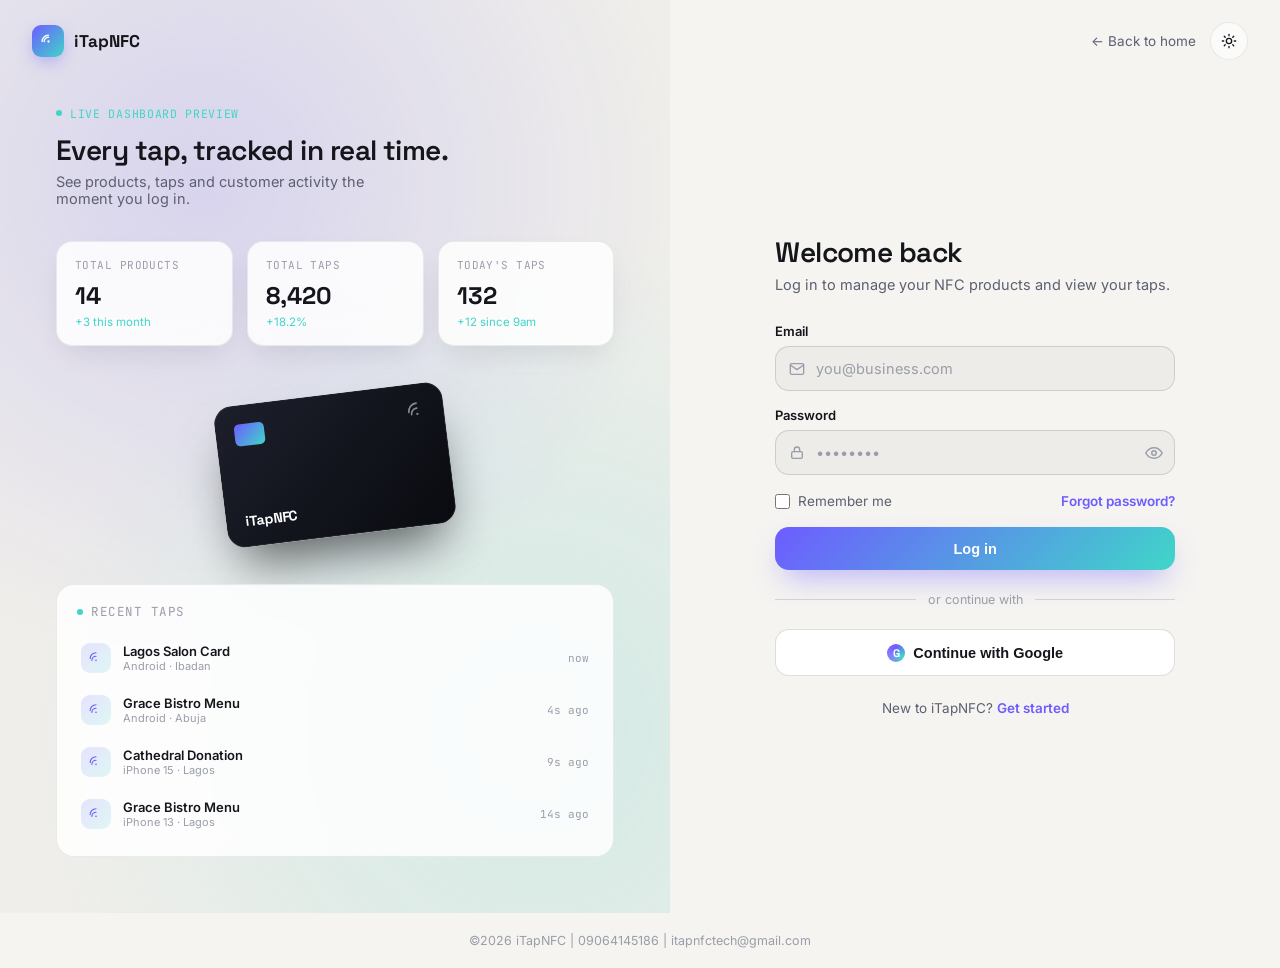
==== commit cede8214: "adjusting the admin /user dashboard" ====
--- a/admin.html
+++ b/admin.html
@@ -108,6 +108,21 @@
                 d="M2.5 20a6.5 6.5 0 0 1 13 0M17 9a3 3 0 1 0 0-6M16 14.2a6 6 0 0 1 5 5.8"
               /></svg
             >Manage Users
+          </div>
+          <div class="nav-item" onclick="window.location.href = 'builder.html'">
+            <svg
+              viewBox="0 0 24 24"
+              fill="none"
+              stroke="currentColor"
+              stroke-width="2"
+              stroke-linecap="round"
+              stroke-linejoin="round"
+            >
+              <path d="M21 8l-9-5-9 5 9 5 9-5z" />
+              <path d="M3 8v8l9 5 9-5V8" />
+            </svg>
+            
+              Products
           </div>
           <div
             class="nav-item"
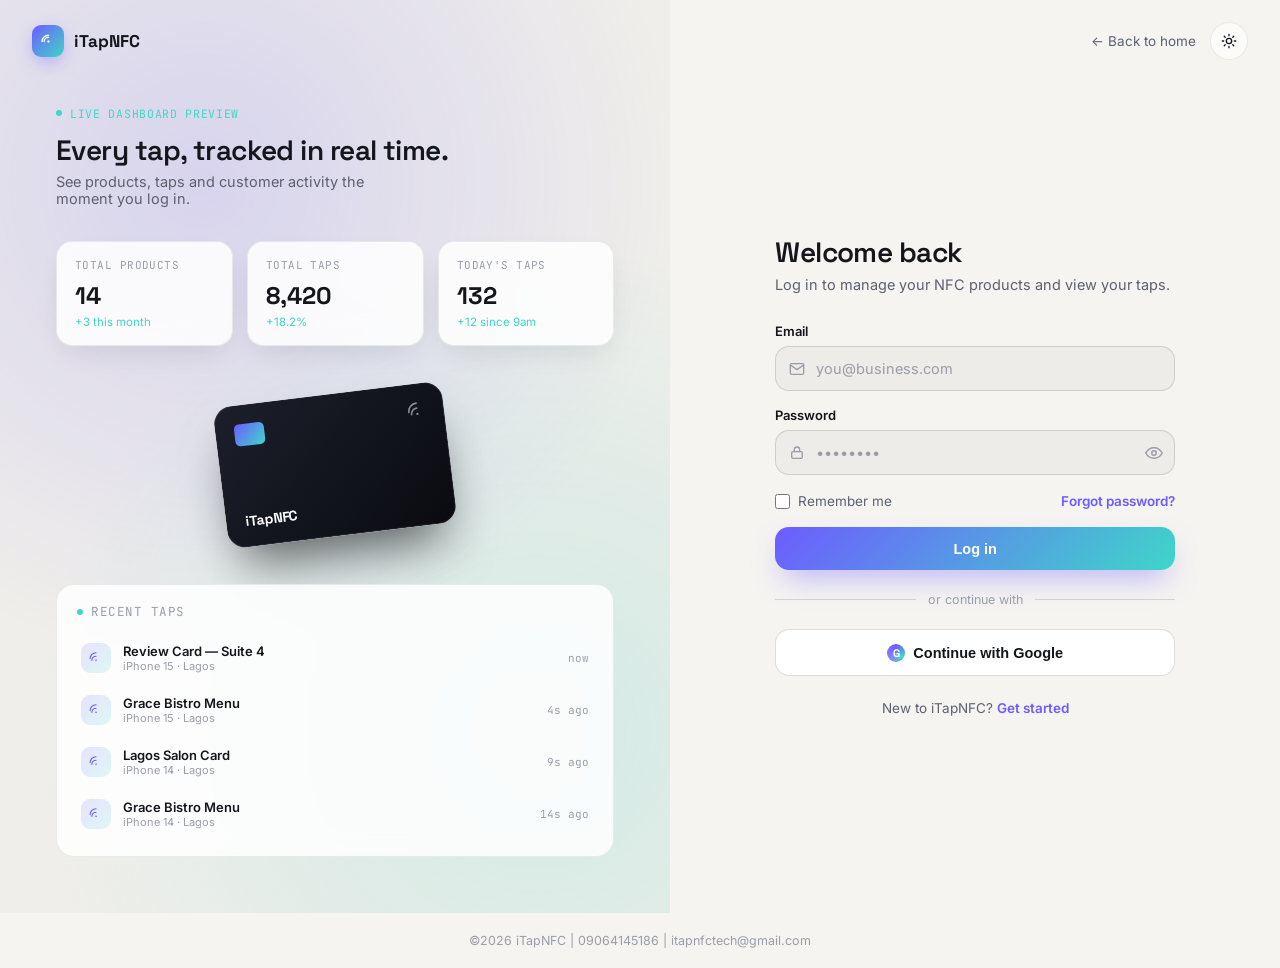
==== commit 87238d22: "integrated user and products endpints" ====
--- a/admin.html
+++ b/admin.html
@@ -109,7 +109,7 @@
               /></svg
             >Manage Users
           </div>
-          <div class="nav-item" onclick="window.location.href = 'builder.html'">
+          <!-- <div class="nav-item" onclick="window.location.href = 'builder.html'">
             <svg
               viewBox="0 0 24 24"
               fill="none"
@@ -123,7 +123,7 @@
             </svg>
             
               Products
-          </div>
+          </div> -->
           <div
             class="nav-item"
             data-sec="products"
@@ -295,23 +295,23 @@
             <div class="grid cols-4" style="margin-bottom: 18px">
               <div class="card stat-card">
                 <div class="lbl">Total Users</div>
-                <div class="num">1,284</div>
-                <div class="trend">+64 this month</div>
+                <div class="num">0</div>
+                <div class="trend">+0 this month</div>
               </div>
               <div class="card stat-card">
                 <div class="lbl">Total Products</div>
-                <div class="num">3,902</div>
-                <div class="trend">+211 this month</div>
+                <div class="num prod-num">0</div>
+                <div class="trend prod-trend">+0 this month</div>
               </div>
               <div class="card stat-card">
                 <div class="lbl">Total Taps</div>
-                <div class="num">412,860</div>
-                <div class="trend">+9.4%</div>
+                <div class="num">0</div>
+                <div class="trend">+0.0%</div>
               </div>
               <div class="card stat-card">
                 <div class="lbl">MRR</div>
-                <div class="num">$18,420</div>
-                <div class="trend">+6.1%</div>
+                <div class="num">$0</div>
+                <div class="trend">+0.0%</div>
               </div>
             </div>
             <div class="grid cols-3">
@@ -456,7 +456,7 @@
                   <tr>
                     <th>Product</th>
                     <th>Owner</th>
-                    <th>Taps</th>
+                    <th>Business</th>
                     <th>Status</th>
                     <th>Created</th>
                     <th></th>
--- a/admin.css
+++ b/admin.css
@@ -82,7 +82,7 @@
 td{padding:13px 14px;font-size:13.5px;border-bottom:1px solid var(--border);}
 tr:last-child td{border-bottom:none;}
 tbody tr:hover{background:var(--glass);}
-.cell-name{font-weight:600;}
+.cell-name{font-weight:600; text-transform: capitalize;}
 .cell-sub{font-size:11.5px;color:var(--text-faint);}
 
 .pill{display:inline-flex;align-items:center;gap:6px;font-size:11px;font-weight:700;padding:4px 10px;border-radius:999px;font-family:'JetBrains Mono',monospace;text-transform:uppercase;letter-spacing:.02em;}
